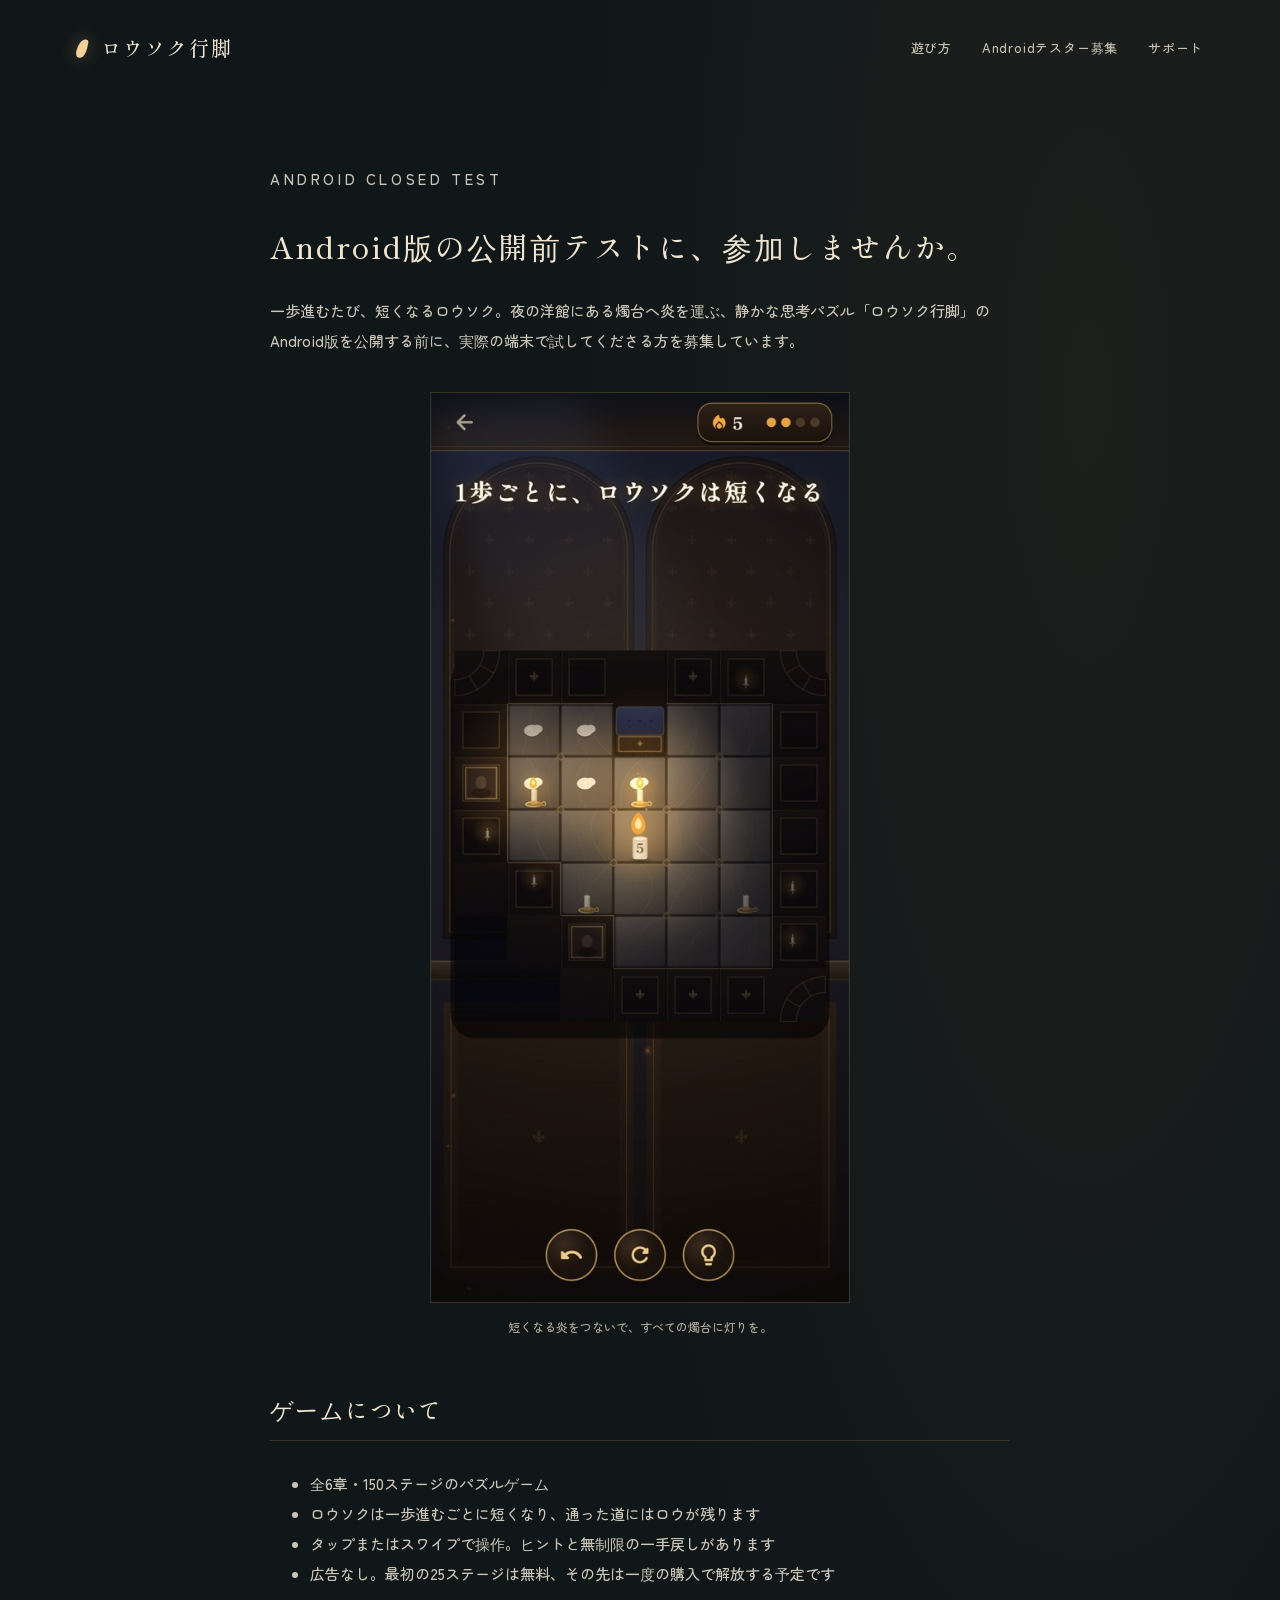
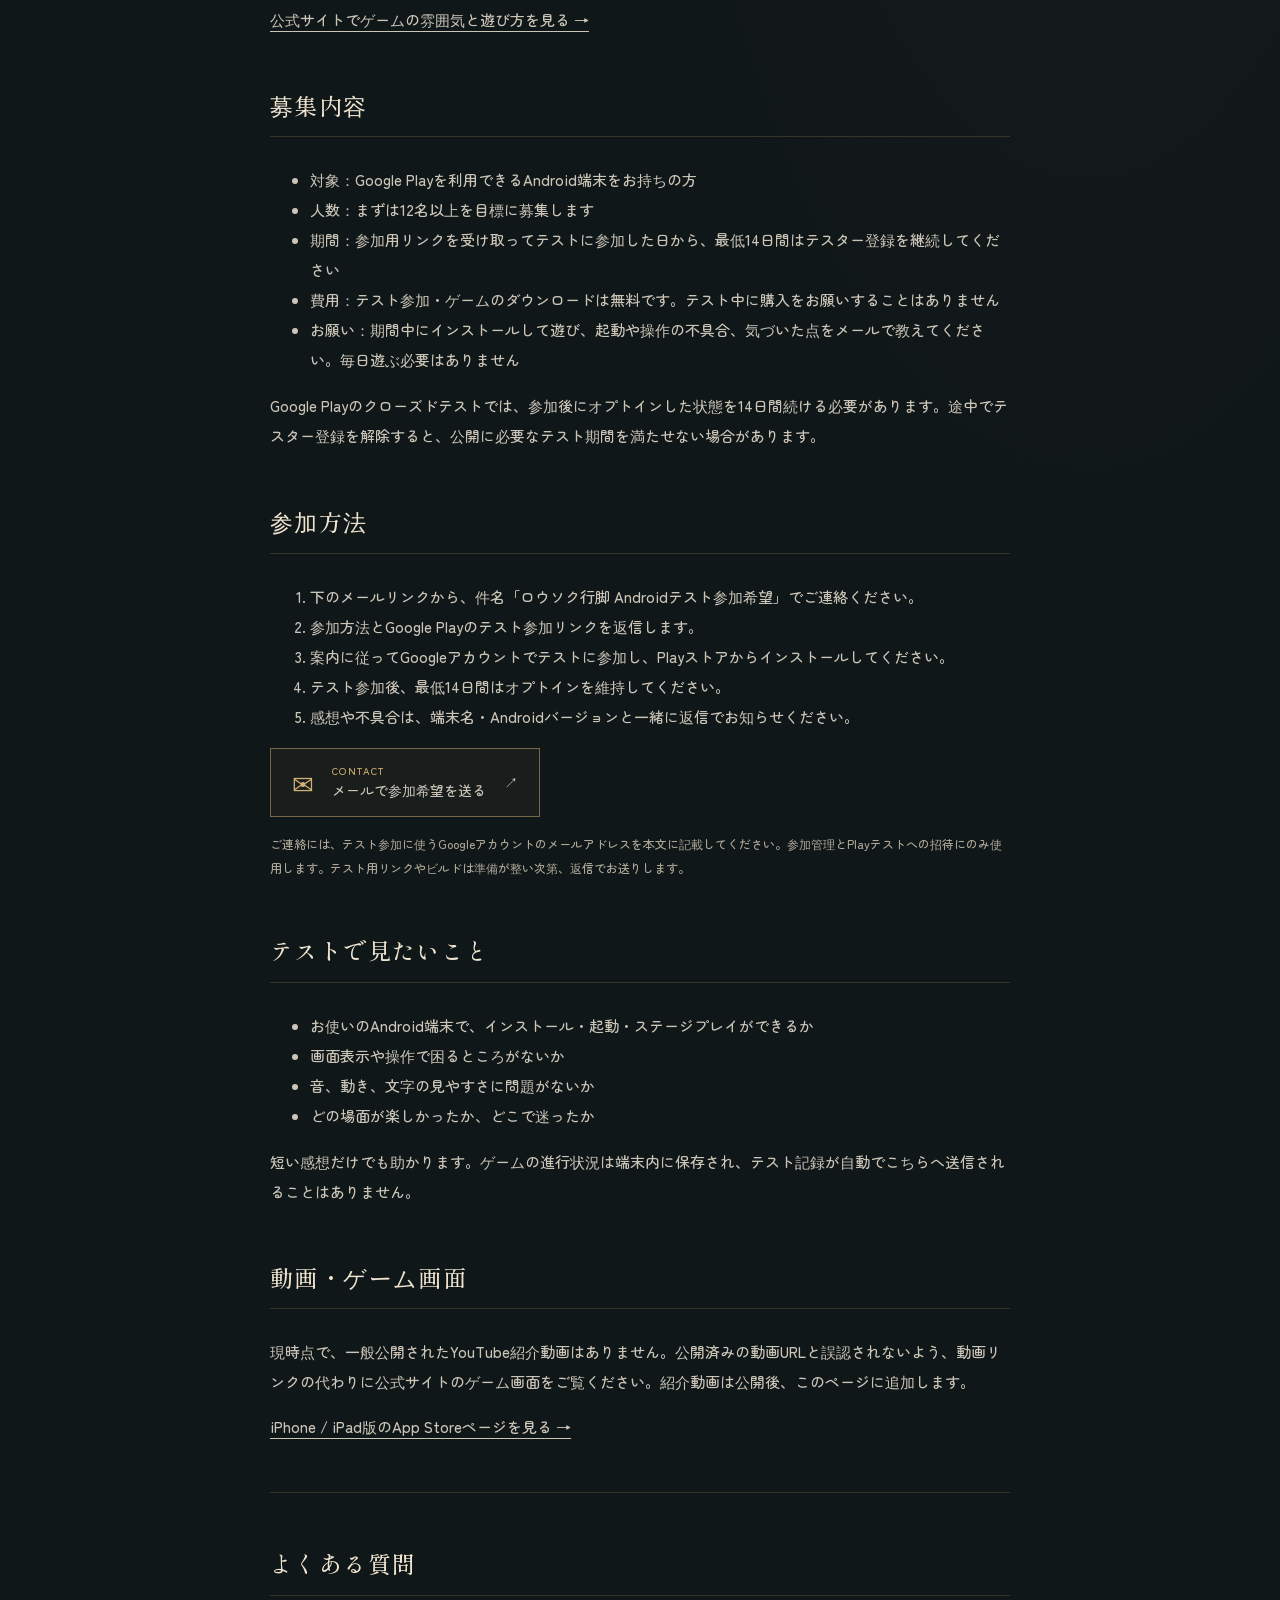
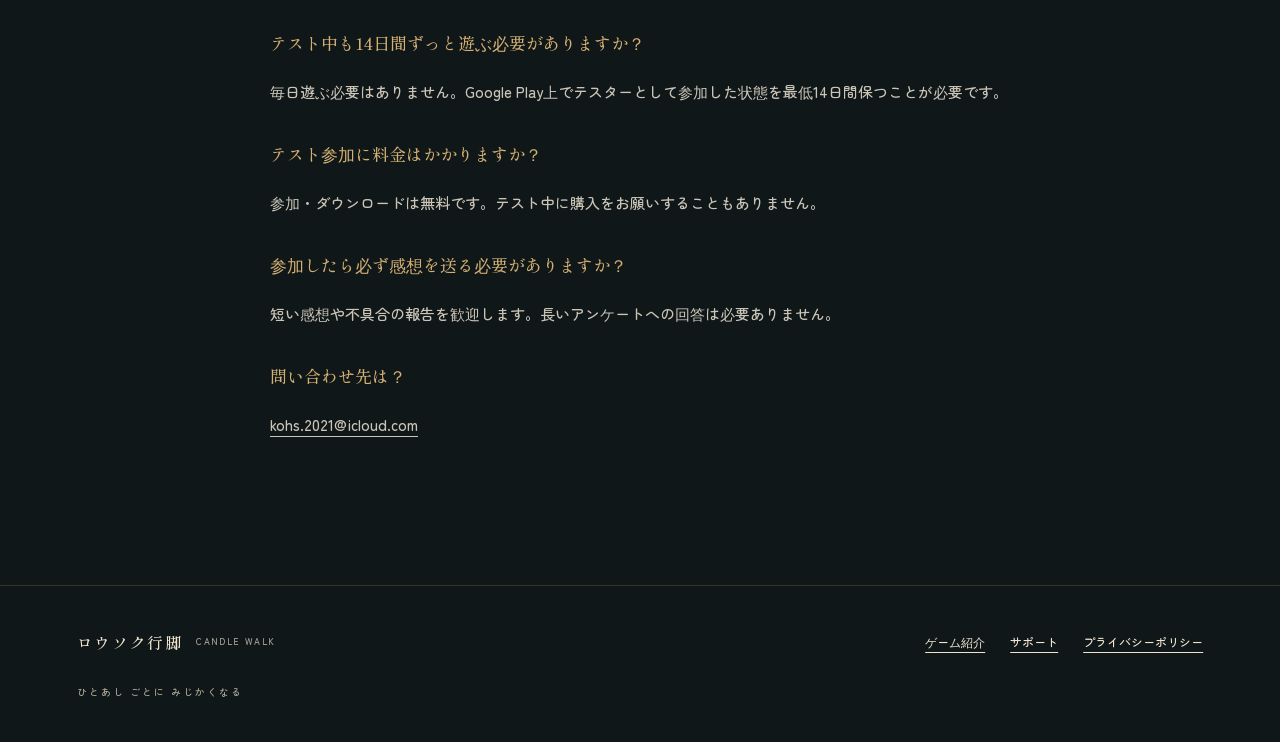
==== android-test.html @ 9dd77023 "Add Android closed test recruitment page" ====
<!doctype html>
<html lang="ja"><head><meta charset="utf-8">
<meta name="viewport" content="width=device-width,initial-scale=1">
<title>Androidテスター募集 — ロウソク行脚</title>
<meta name="description" content="パズルゲーム『ロウソク行脚』Android版のクローズドテスト参加者を募集しています。">
<meta name="theme-color" content="#101719"><meta property="og:title" content="Androidテスター募集 — ロウソク行脚"><meta property="og:description" content="夜の洋館に灯りをともすパズルゲーム。Android版の公開前テストに参加しませんか。"><meta property="og:image" content="https://itoshiyou.github.io/candle-walk-site/assets/chapter-one.jpg"><link rel="icon" href="assets/app-icon.png"><link rel="stylesheet" href="style.css?v=20261019-fonts"></head><body>
<a class="skip" href="#main">本文へ</a><header class="site-header"><a class="brand" href="index.html"><span class="brand-flame" aria-hidden="true"></span>ロウソク行脚</a><nav aria-label="メインナビゲーション"><a href="index.html#how">遊び方</a><a href="android-test.html">Androidテスター募集</a><a href="support.html">サポート</a></nav></header>
<main id="main" class="document">
<p class="eyebrow">ANDROID CLOSED TEST</p>
<h1>Android版の公開前テストに、参加しませんか。</h1>
<p class="lead">一歩進むたび、短くなるロウソク。夜の洋館にある燭台へ炎を運ぶ、静かな思考パズル「ロウソク行脚」のAndroid版を公開する前に、実際の端末で試してくださる方を募集しています。</p>
<figure style="margin:36px 0"><img src="assets/chapter-one.jpg" alt="ロウソク行脚のパズル画面" style="max-width:420px;margin:auto;border:1px solid #d2af7230"><figcaption style="text-align:center;color:#ada797;font-size:12px;margin-top:12px">短くなる炎をつないで、すべての燭台に灯りを。</figcaption></figure>
<h2>ゲームについて</h2>
<ul><li>全6章・150ステージのパズルゲーム</li><li>ロウソクは一歩進むごとに短くなり、通った道にはロウが残ります</li><li>タップまたはスワイプで操作。ヒントと無制限の一手戻しがあります</li><li>広告なし。最初の25ステージは無料、その先は一度の購入で解放する予定です</li></ul>
<p><a href="index.html">公式サイトでゲームの雰囲気と遊び方を見る →</a></p>
<h2>募集内容</h2>
<ul><li><strong>対象：</strong>Google Playを利用できるAndroid端末をお持ちの方</li><li><strong>人数：</strong>まずは12名以上を目標に募集します</li><li><strong>期間：</strong>参加用リンクを受け取ってテストに参加した日から、最低14日間はテスター登録を継続してください</li><li><strong>費用：</strong>テスト参加・ゲームのダウンロードは無料です。テスト中に購入をお願いすることはありません</li><li><strong>お願い：</strong>期間中にインストールして遊び、起動や操作の不具合、気づいた点をメールで教えてください。毎日遊ぶ必要はありません</li></ul>
<p>Google Playのクローズドテストでは、参加後にオプトインした状態を14日間続ける必要があります。途中でテスター登録を解除すると、公開に必要なテスト期間を満たせない場合があります。</p>
<h2>参加方法</h2>
<ol><li>下のメールリンクから、件名「ロウソク行脚 Androidテスト参加希望」でご連絡ください。</li><li>参加方法とGoogle Playのテスト参加リンクを返信します。</li><li>案内に従ってGoogleアカウントでテストに参加し、Playストアからインストールしてください。</li><li>テスト参加後、最低14日間はオプトインを維持してください。</li><li>感想や不具合は、端末名・Androidバージョンと一緒に返信でお知らせください。</li></ol>
<p><a class="store-button" href="mailto:kohs.2021@icloud.com?subject=%E3%83%AD%E3%82%A6%E3%82%BD%E3%82%AF%E8%A1%8C%E8%84%9A%20Android%E3%83%86%E3%82%B9%E3%83%88%E5%8F%82%E5%8A%A0%E5%B8%8C%E6%9C%9B"><span class="download-icon" aria-hidden="true">✉</span><span><small>CONTACT</small>メールで参加希望を送る</span><span aria-hidden="true">↗</span></a></p>
<p class="muted">ご連絡には、テスト参加に使うGoogleアカウントのメールアドレスを本文に記載してください。参加管理とPlayテストへの招待にのみ使用します。テスト用リンクやビルドは準備が整い次第、返信でお送りします。</p>
<h2>テストで見たいこと</h2>
<ul><li>お使いのAndroid端末で、インストール・起動・ステージプレイができるか</li><li>画面表示や操作で困るところがないか</li><li>音、動き、文字の見やすさに問題がないか</li><li>どの場面が楽しかったか、どこで迷ったか</li></ul>
<p>短い感想だけでも助かります。ゲームの進行状況は端末内に保存され、テスト記録が自動でこちらへ送信されることはありません。</p>
<h2>動画・ゲーム画面</h2>
<p>現時点で、一般公開されたYouTube紹介動画はありません。公開済みの動画URLと誤認されないよう、動画リンクの代わりに公式サイトのゲーム画面をご覧ください。紹介動画は公開後、このページに追加します。</p>
<p><a href="https://apps.apple.com/jp/app/id6822286730">iPhone / iPad版のApp Storeページを見る →</a></p>
<hr><h2>よくある質問</h2>
<h3>テスト中も14日間ずっと遊ぶ必要がありますか？</h3><p>毎日遊ぶ必要はありません。Google Play上でテスターとして参加した状態を最低14日間保つことが必要です。</p>
<h3>テスト参加に料金はかかりますか？</h3><p>参加・ダウンロードは無料です。テスト中に購入をお願いすることもありません。</p>
<h3>参加したら必ず感想を送る必要がありますか？</h3><p>短い感想や不具合の報告を歓迎します。長いアンケートへの回答は必要ありません。</p>
<h3>問い合わせ先は？</h3><p><a href="mailto:kohs.2021@icloud.com">kohs.2021@icloud.com</a></p>
</main><footer><a class="brand" href="index.html">ロウソク行脚 <small>CANDLE WALK</small></a><div><a href="index.html">ゲーム紹介</a><a href="support.html">サポート</a><a href="privacy.html">プライバシーポリシー</a></div><p>ひとあし ごとに みじかくなる</p></footer></body></html>
---- style.css ----
:root{color-scheme:dark;--ink:#101719;--paper:#eee4cf;--muted:#ada797;--gold:#d2af72;--line:#d2af7230;font-family:'Hiragino Mincho ProN','Yu Mincho',YuMincho,serif}*{box-sizing:border-box}html{scroll-behavior:smooth;scroll-padding-top:30px}body{margin:0;background:var(--ink);color:var(--paper);line-height:2; background-image:radial-gradient(ellipse at 85% 10%,#73543321,transparent 35%)}a{color:inherit;text-underline-offset:5px}a:focus-visible{outline:2px solid var(--gold);outline-offset:6px}img{display:block;width:100%;height:auto}.site-header,footer{max-width:1280px;margin:auto;padding:28px 6%;display:flex;align-items:center;justify-content:space-between;gap:24px}.brand{text-decoration:none;font-size:20px;letter-spacing:.14em;display:flex;align-items:center;gap:14px;white-space:nowrap}.brand-flame{display:inline-block;width:10px;height:19px;background:#f3d29a;border-radius:80% 20% 65% 35%;box-shadow:0 0 18px #eeb45a66;transform:rotate(12deg)}nav{display:flex;gap:30px;font-size:13px;letter-spacing:.06em}nav a{text-decoration:none;color:#c6bfaf}nav a:hover,footer a:hover{color:var(--gold)}.hero{max-width:1140px;margin:auto;min-height:790px;padding:65px 50px 95px;display:grid;grid-template-columns:1.15fr 1fr;align-items:center;gap:65px;position:relative}.eyebrow{font:11px/1.7 -apple-system,BlinkMacSystemFont,sans-serif;letter-spacing:.24em;color:var(--gold);margin:0 0 30px}h1{font-size:clamp(34px,4.4vw,56px);font-weight:400;letter-spacing:.13em;line-height:1.65;margin:0 0 25px}h2{font-weight:400;font-size:clamp(28px,3.2vw,40px);letter-spacing:.1em;line-height:1.8;margin:0 0 28px}.intro{font-size:22px;letter-spacing:.13em;line-height:1.9}.description,.chapter-copy>p:not(.eyebrow),.prologue>p:not(.eyebrow){font-size:15px;color:#c5bfb0;line-height:2.4}.description{margin:26px 0 32px}.store-button{display:inline-flex;align-items:center;gap:18px;padding:13px 21px;border:1px solid #d2af7280;background:#c9a2640c;text-decoration:none;font-family:-apple-system,BlinkMacSystemFont,'Hiragino Kaku Gothic ProN',sans-serif;font-size:14px;line-height:1.6;transition:background .2s,transform .2s}.store-button:hover{background:#c9a26420;transform:translateY(-2px)}.store-button small{display:block;font-size:10px;letter-spacing:.14em;color:var(--gold)}.download-icon{font-size:26px;color:var(--gold);font-weight:200}.download-note{font:10px/1.8 sans-serif;color:var(--muted);margin:12px 0}.hero-art{position:relative;padding:18px;max-width:350px;justify-self:center}.hero-art:before{content:'';position:absolute;inset:-50px;background:radial-gradient(ellipse,#e5ad4930,transparent 65%);z-index:-1}.arch{padding:12px;border:1px solid #a0804f70;border-radius:190px 190px 8px 8px;box-shadow:0 24px 70px #0008;background:#171b1c;overflow:hidden}.arch img{border-radius:175px 175px 2px 2px}.art-caption{display:block;text-align:center;color:var(--gold);font-size:11px;letter-spacing:.25em;margin-top:21px}.scroll-note{position:absolute;bottom:18px;left:50%;transform:translateX(-50%);font-size:10px;letter-spacing:.2em;color:var(--muted);text-decoration:none}.scroll-note span{display:block;text-align:center;font-size:20px}.section{max-width:1060px;margin:auto;padding:110px 40px;border-top:1px solid var(--line)}.prologue{text-align:center}.prologue .eyebrow{margin-bottom:35px}.rules{display:grid;grid-template-columns:repeat(3,1fr);gap:25px;margin-top:65px;text-align:left}.rules article{padding:25px 18px;border-top:1px solid var(--line)}.rules span{font-size:13px;font-style:italic;color:var(--gold)}.rules h3{font-size:17px;font-weight:400;margin:16px 0}.rules p{font-size:13px;color:var(--muted);line-height:2.2}.chapter{display:grid;grid-template-columns:1fr 1fr;align-items:center;gap:100px}.chapter-image{width:270px;justify-self:center;padding:9px;border:1px solid var(--line);box-shadow:0 20px 45px #0005;background:#1b201f;transform:rotate(-3deg)}.chapter-image img{border-radius:3px}.reverse .chapter-image{grid-column:2;grid-row:1;transform:rotate(3deg)}.reverse .chapter-copy{grid-column:1;grid-row:1}.chapter-stat{display:flex;align-items:center;gap:22px;color:var(--gold);margin:25px 0}.chapter-stat strong{font-size:44px;font-weight:400;line-height:1.5}.chapter-stat small{font-size:14px}.muted{color:var(--muted)!important;font-size:12px!important}.ornament{display:block;margin-top:25px;color:var(--gold);font-size:25px}.invitation{text-align:center;background:radial-gradient(ellipse at 50% 20%,#b27c3320,transparent 60%);padding-bottom:120px}.invitation>p{font-size:15px;line-height:2.3}.invitation .store-button{margin-top:25px}.candle{position:relative;height:100px;width:30px;margin:0 auto 30px}.candle b{position:absolute;bottom:0;left:7px;width:17px;height:48px;background:linear-gradient(90deg,#b5a18a,#f5e6c3,#c9b291);border-radius:3px 3px 0 0}.candle i{position:absolute;left:8px;top:11px;width:16px;height:32px;border-radius:80% 20% 70% 30%;background:#ffe2a3;box-shadow:0 0 18px #ffc05b,0 0 60px 20px #e7a04730;transform-origin:bottom;animation:flicker 3s ease-in-out infinite}@keyframes flicker{0%,100%{transform:rotate(-5deg) scale(.95);opacity:.85}50%{transform:rotate(5deg) scale(1.05);opacity:1}}footer{border-top:1px solid var(--line);flex-wrap:wrap;padding-top:40px;padding-bottom:40px}footer .brand{font-size:16px}footer small{font:9px sans-serif;letter-spacing:.15em;color:var(--muted)}footer div{display:flex;gap:25px;font-size:12px}footer>p{width:100%;margin:0;font-size:10px;letter-spacing:.2em;color:var(--muted)}.document{max-width:800px;margin:40px auto 100px;padding:30px}.document h1{font-size:30px;overflow-wrap:anywhere}.document h2{font-size:23px;border-bottom:1px solid var(--line);padding-bottom:10px;margin-top:50px}.document h3{font-size:17px;color:var(--gold);font-weight:400;margin-top:30px}.document p,.document li{font-size:15px;color:#cbc5b8}.document hr{border:0;border-top:1px solid var(--line);margin:50px 0}.skip{position:absolute;top:-100px;left:20px;z-index:10;background:var(--ink);padding:10px}.skip:focus{top:10px}@media(max-width:700px){.site-header{padding:20px 22px;gap:10px}.brand{font-size:16px;gap:9px}nav{gap:18px;font-size:11px}.hero{padding:40px 28px 85px;grid-template-columns:1fr;gap:35px;text-align:center;min-height:0}.hero h1{font-size:36px}.hero .eyebrow{font-size:9px;margin-bottom:20px}.intro{font-size:20px}.description{font-size:14px}.hero-art{width:240px;padding:10px}.section{padding:75px 25px}.prologue>p:not(.eyebrow){font-size:13px}.rules{grid-template-columns:1fr;gap:8px;margin-top:40px}.rules article{padding:20px 8px}.rules h3{margin:8px 0}.rules p{margin:0}.rules p br{display:none}.chapter{grid-template-columns:1fr;gap:45px;text-align:center}.chapter-image{width:230px;order:2}.chapter-stat{justify-content:center}.reverse .chapter-image,.reverse .chapter-copy{grid-column:auto;grid-row:auto}.chapter-copy{order:1}.chapter h2{font-size:30px}.invitation h2{font-size:27px}.invitation>p{font-size:13px}.store-button{gap:13px;font-size:13px;padding:13px 18px}footer{padding:30px 25px;gap:22px}footer .brand{flex-wrap:wrap;white-space:normal}footer div{gap:20px;font-size:11px}.document{padding:25px;margin-top:15px}.document h1{font-size:25px;line-height:1.7}.document br{display:none}}@media(prefers-reduced-motion:reduce){html{scroll-behavior:auto}*,*:before,*:after{animation:none!important;transition:none!important}}
/* Keep the original game captions fully visible inside their frame. */
.arch{border-radius:24px;overflow:visible}.arch img{border-radius:13px}.hero-art:before{z-index:0;pointer-events:none}.arch,.art-caption{position:relative}

/* Match the game's typography: Mincho titles, rounded Gothic body text. */
@font-face{font-family:'Candle Mincho';src:url('assets/fonts/ShipporiMinchoB1-Medium.woff2') format('woff2');font-style:normal;font-weight:400 700;font-display:swap}
@font-face{font-family:'Candle Maru';src:url('assets/fonts/ZenMaruGothic-Medium.woff2') format('woff2');font-style:normal;font-weight:400 700;font-display:swap}
:root{--font-title:'Candle Mincho','Hiragino Mincho ProN','Yu Mincho',serif;--font-body:'Candle Maru','Hiragino Kaku Gothic ProN',sans-serif;font-family:var(--font-body);font-synthesis:none}
h1,h2,h3,.brand,.intro,.art-caption,.chapter-stat,.ornament{font-family:var(--font-title)}
h1{letter-spacing:.065em;line-height:1.65}h2{letter-spacing:.06em}.intro{letter-spacing:.08em}.brand{letter-spacing:.1em}
.store-button,.eyebrow,.download-note,footer small{font-family:var(--font-body)}
.description,.chapter-copy>p:not(.eyebrow),.prologue>p:not(.eyebrow){line-height:2.25}.document strong{font-weight:500}
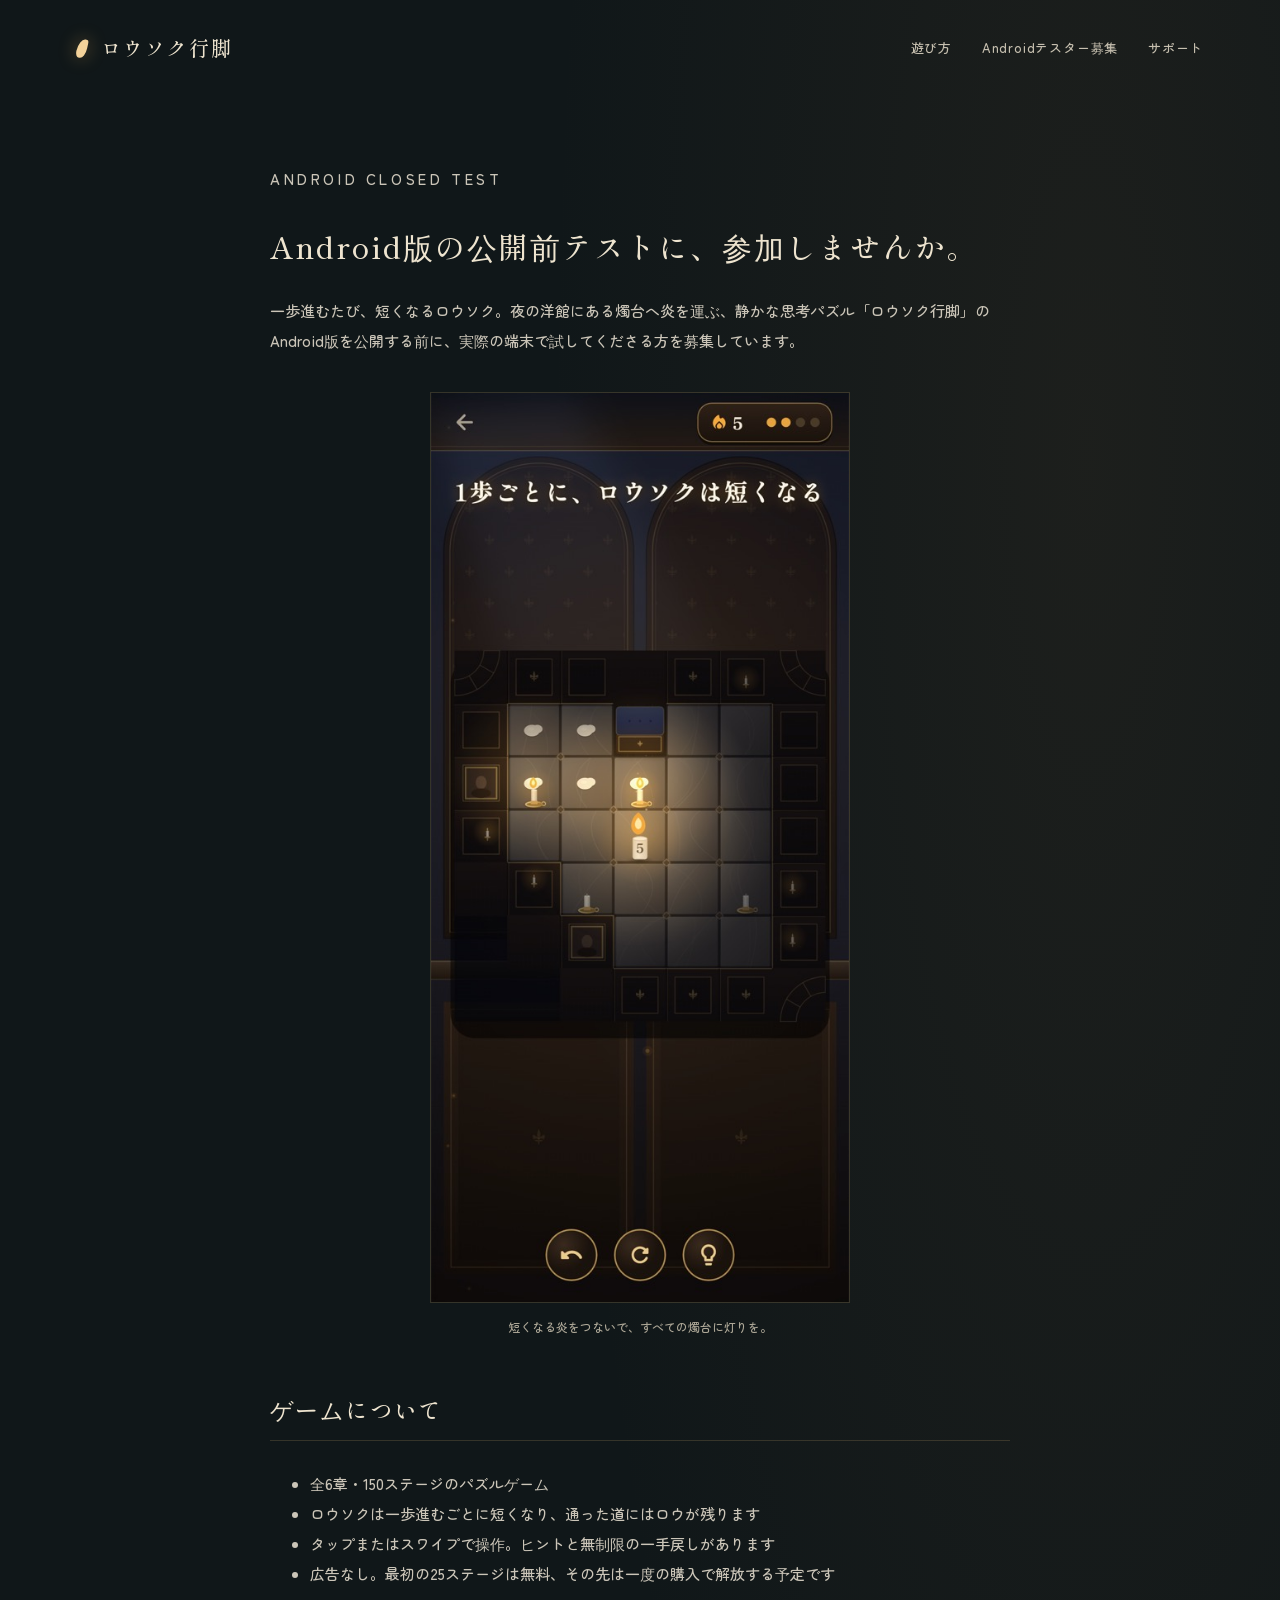
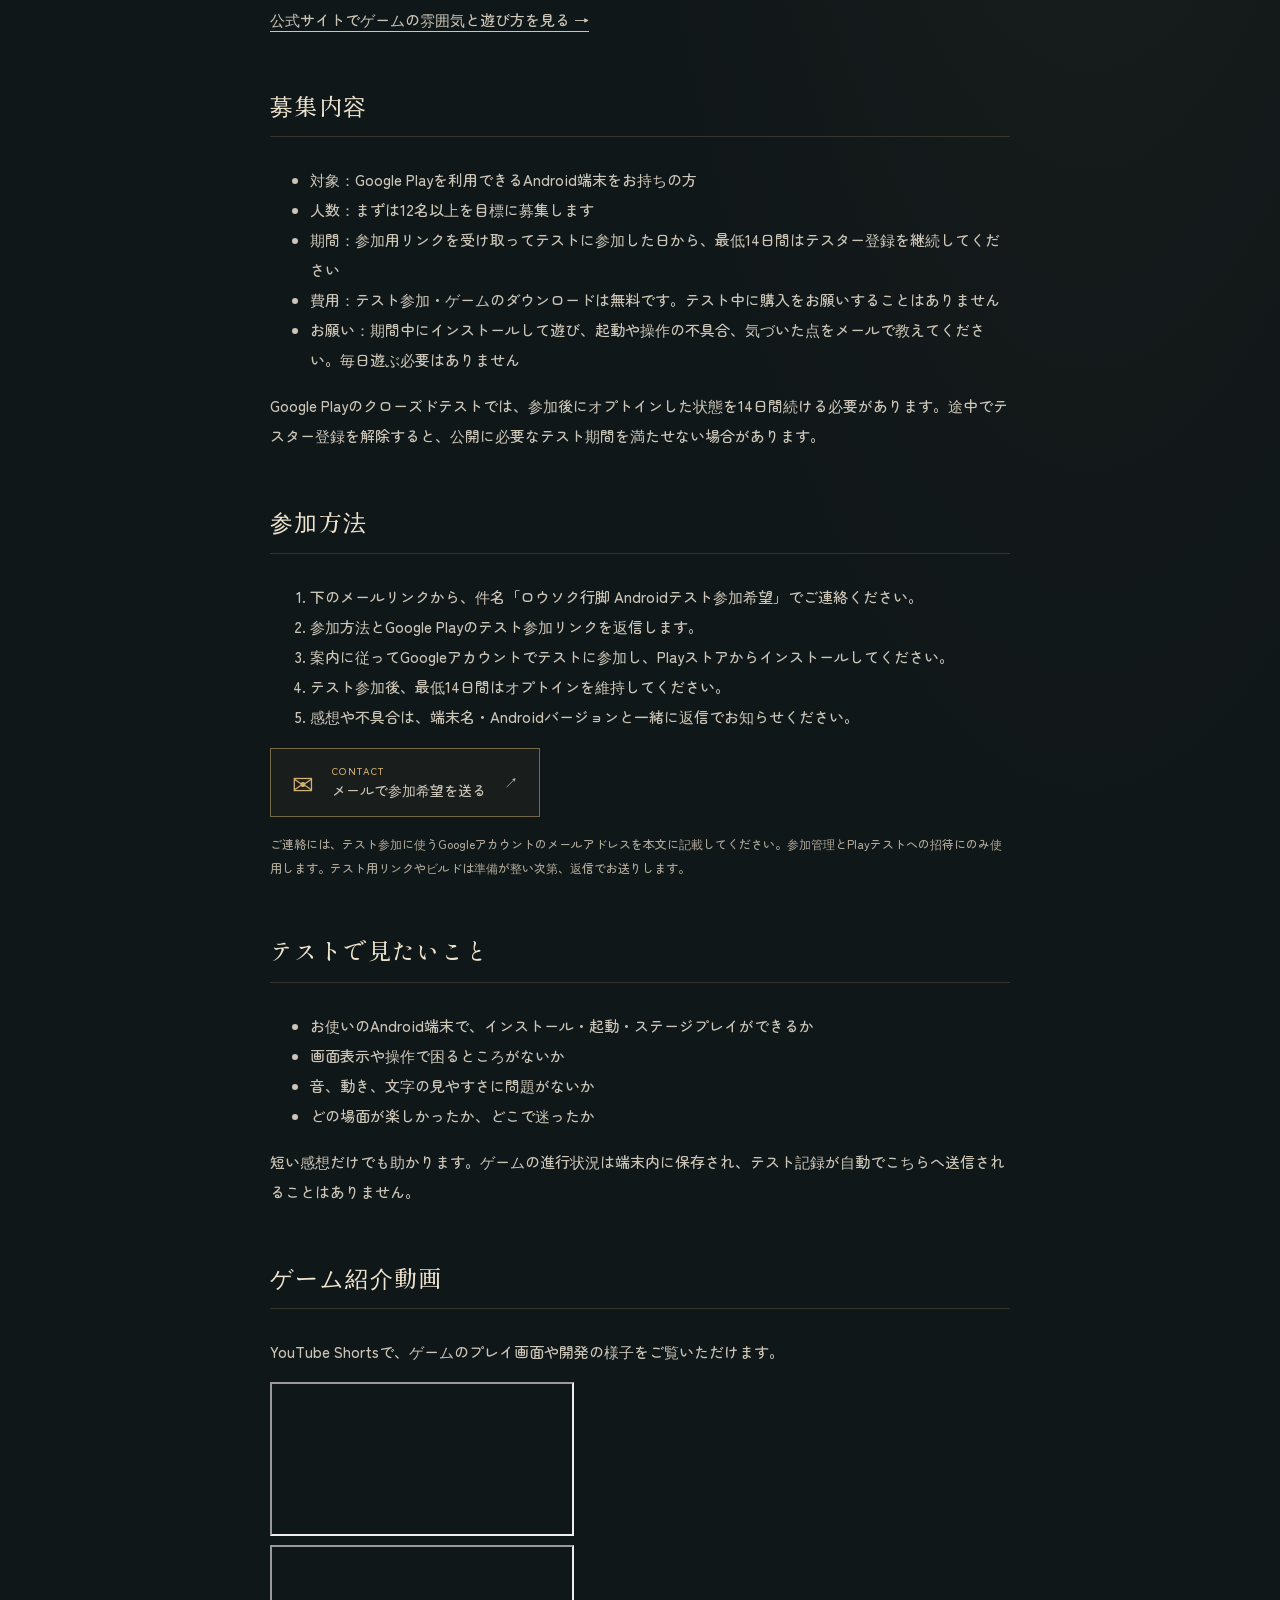
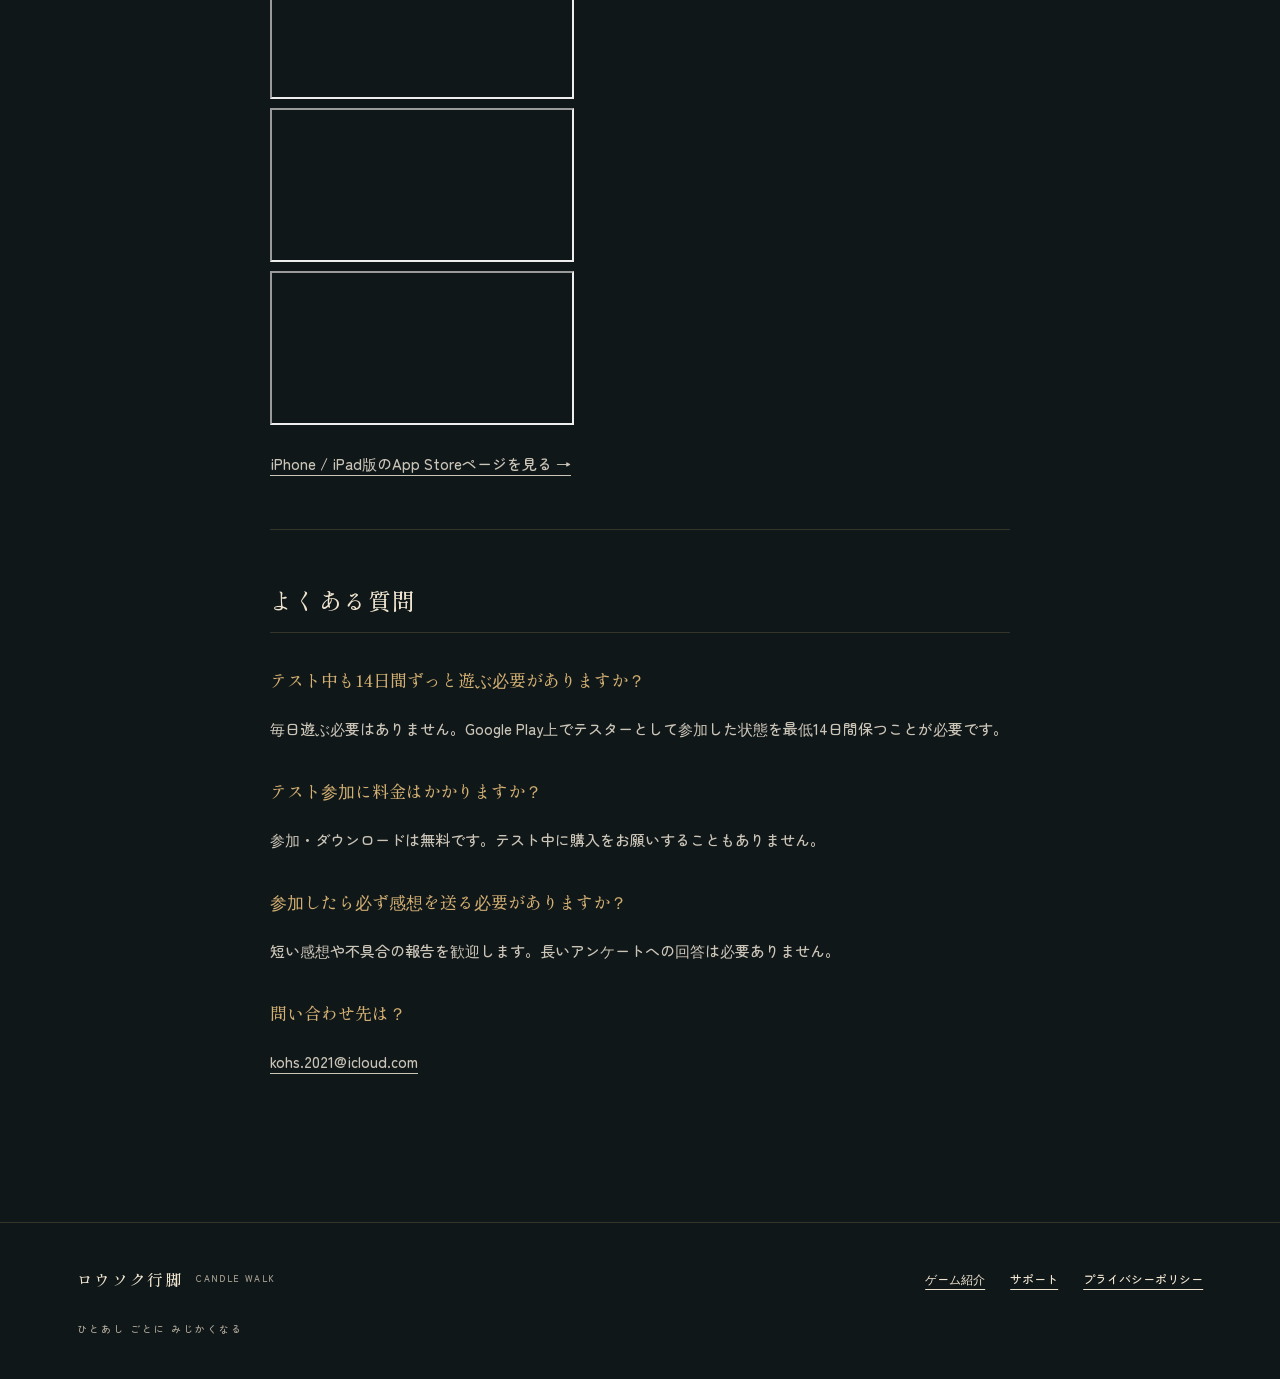
==== commit 3fe103ef: "Embed four YouTube Shorts on Android test page" ====
--- a/android-test.html
+++ b/android-test.html
@@ -23,8 +23,14 @@
 <h2>テストで見たいこと</h2>
 <ul><li>お使いのAndroid端末で、インストール・起動・ステージプレイができるか</li><li>画面表示や操作で困るところがないか</li><li>音、動き、文字の見やすさに問題がないか</li><li>どの場面が楽しかったか、どこで迷ったか</li></ul>
 <p>短い感想だけでも助かります。ゲームの進行状況は端末内に保存され、テスト記録が自動でこちらへ送信されることはありません。</p>
-<h2>動画・ゲーム画面</h2>
-<p>現時点で、一般公開されたYouTube紹介動画はありません。公開済みの動画URLと誤認されないよう、動画リンクの代わりに公式サイトのゲーム画面をご覧ください。紹介動画は公開後、このページに追加します。</p>
+<h2>ゲーム紹介動画</h2>
+<p>YouTube Shortsで、ゲームのプレイ画面や開発の様子をご覧いただけます。</p>
+<div class="video-grid">
+<div class="video-frame"><iframe src="https://www.youtube-nocookie.com/embed/ulXi5uUPV-c" title="ロウソク行脚 YouTube Shorts 1" loading="lazy" allow="accelerometer; autoplay; clipboard-write; encrypted-media; gyroscope; picture-in-picture; web-share" referrerpolicy="strict-origin-when-cross-origin" allowfullscreen></iframe></div>
+<div class="video-frame"><iframe src="https://www.youtube-nocookie.com/embed/iDjgA3Ocm6I" title="ロウソク行脚 YouTube Shorts 2" loading="lazy" allow="accelerometer; autoplay; clipboard-write; encrypted-media; gyroscope; picture-in-picture; web-share" referrerpolicy="strict-origin-when-cross-origin" allowfullscreen></iframe></div>
+<div class="video-frame"><iframe src="https://www.youtube-nocookie.com/embed/h94-UZmF73o" title="ロウソク行脚 YouTube Shorts 3" loading="lazy" allow="accelerometer; autoplay; clipboard-write; encrypted-media; gyroscope; picture-in-picture; web-share" referrerpolicy="strict-origin-when-cross-origin" allowfullscreen></iframe></div>
+<div class="video-frame"><iframe src="https://www.youtube-nocookie.com/embed/FITBDzMbf0I" title="ロウソク行脚 YouTube Shorts 4" loading="lazy" allow="accelerometer; autoplay; clipboard-write; encrypted-media; gyroscope; picture-in-picture; web-share" referrerpolicy="strict-origin-when-cross-origin" allowfullscreen></iframe></div>
+</div>
 <p><a href="https://apps.apple.com/jp/app/id6822286730">iPhone / iPad版のApp Storeページを見る →</a></p>
 <hr><h2>よくある質問</h2>
 <h3>テスト中も14日間ずっと遊ぶ必要がありますか？</h3><p>毎日遊ぶ必要はありません。Google Play上でテスターとして参加した状態を最低14日間保つことが必要です。</p>
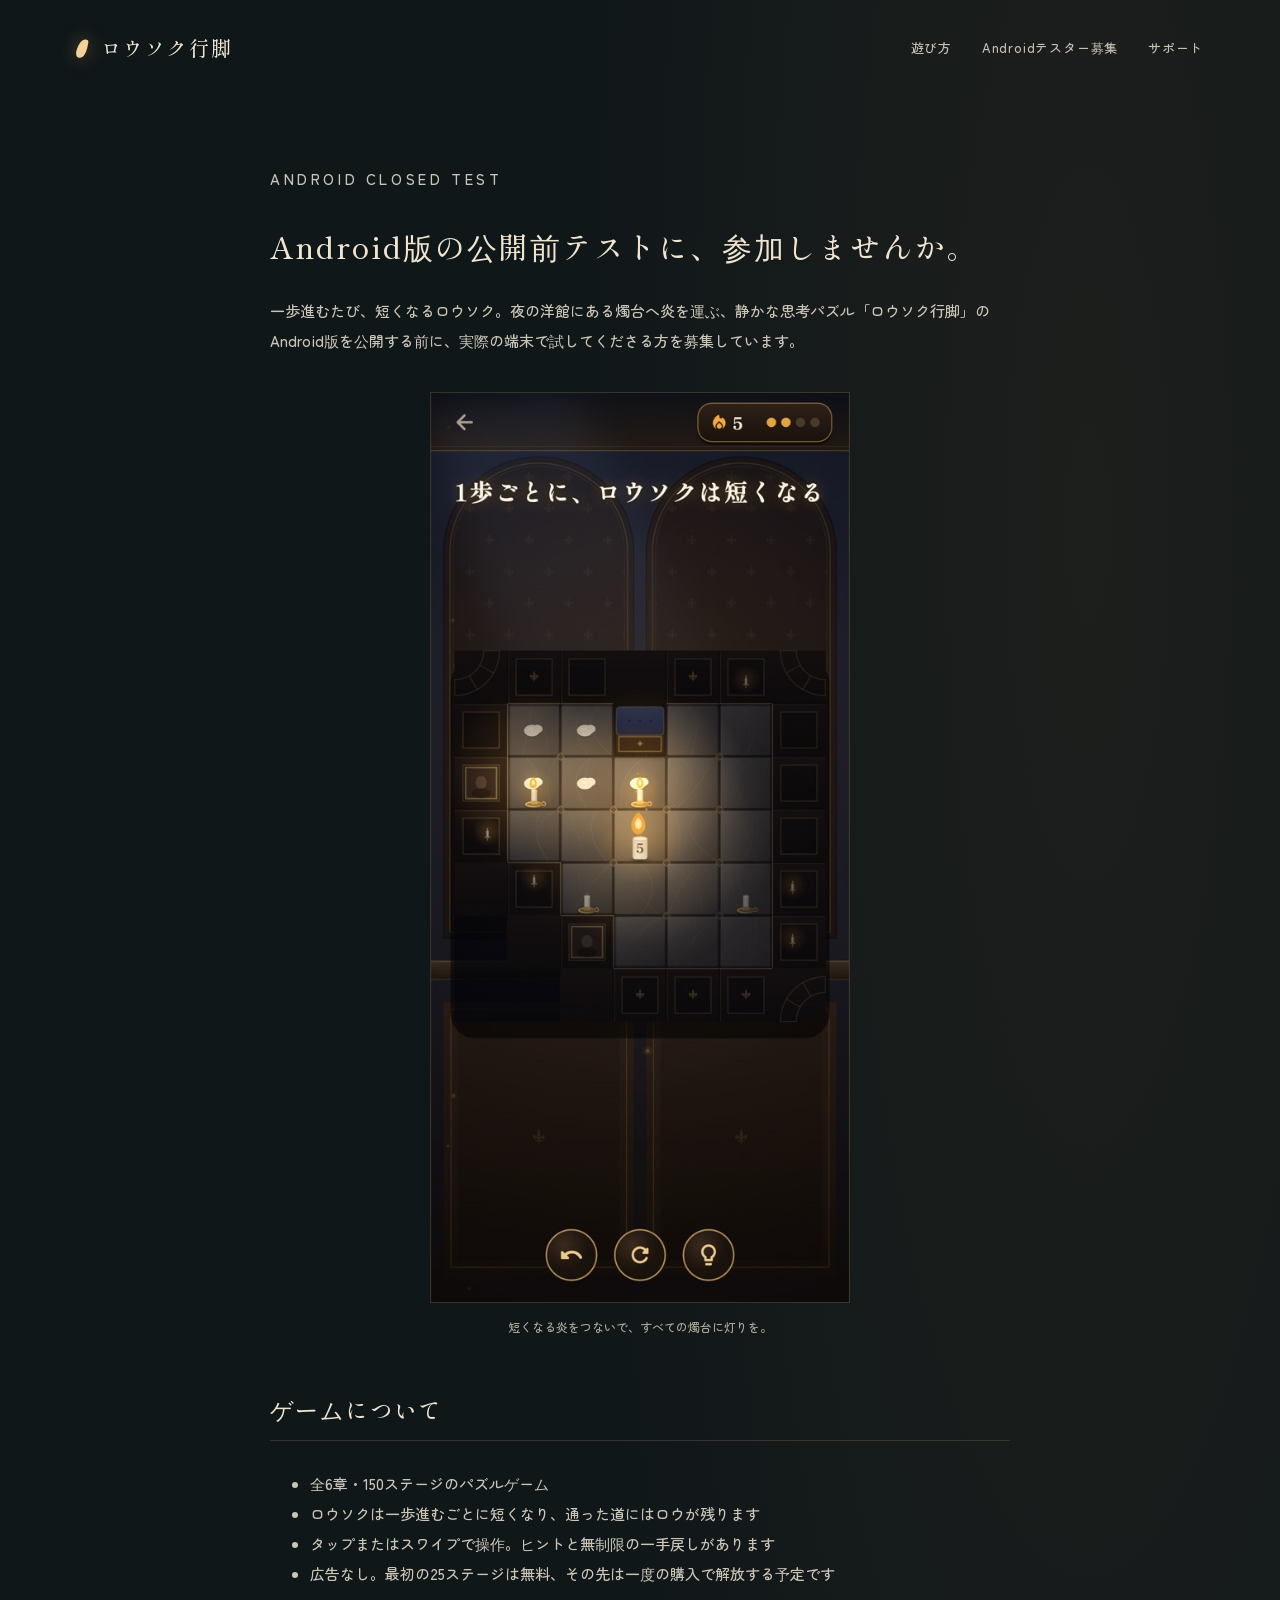
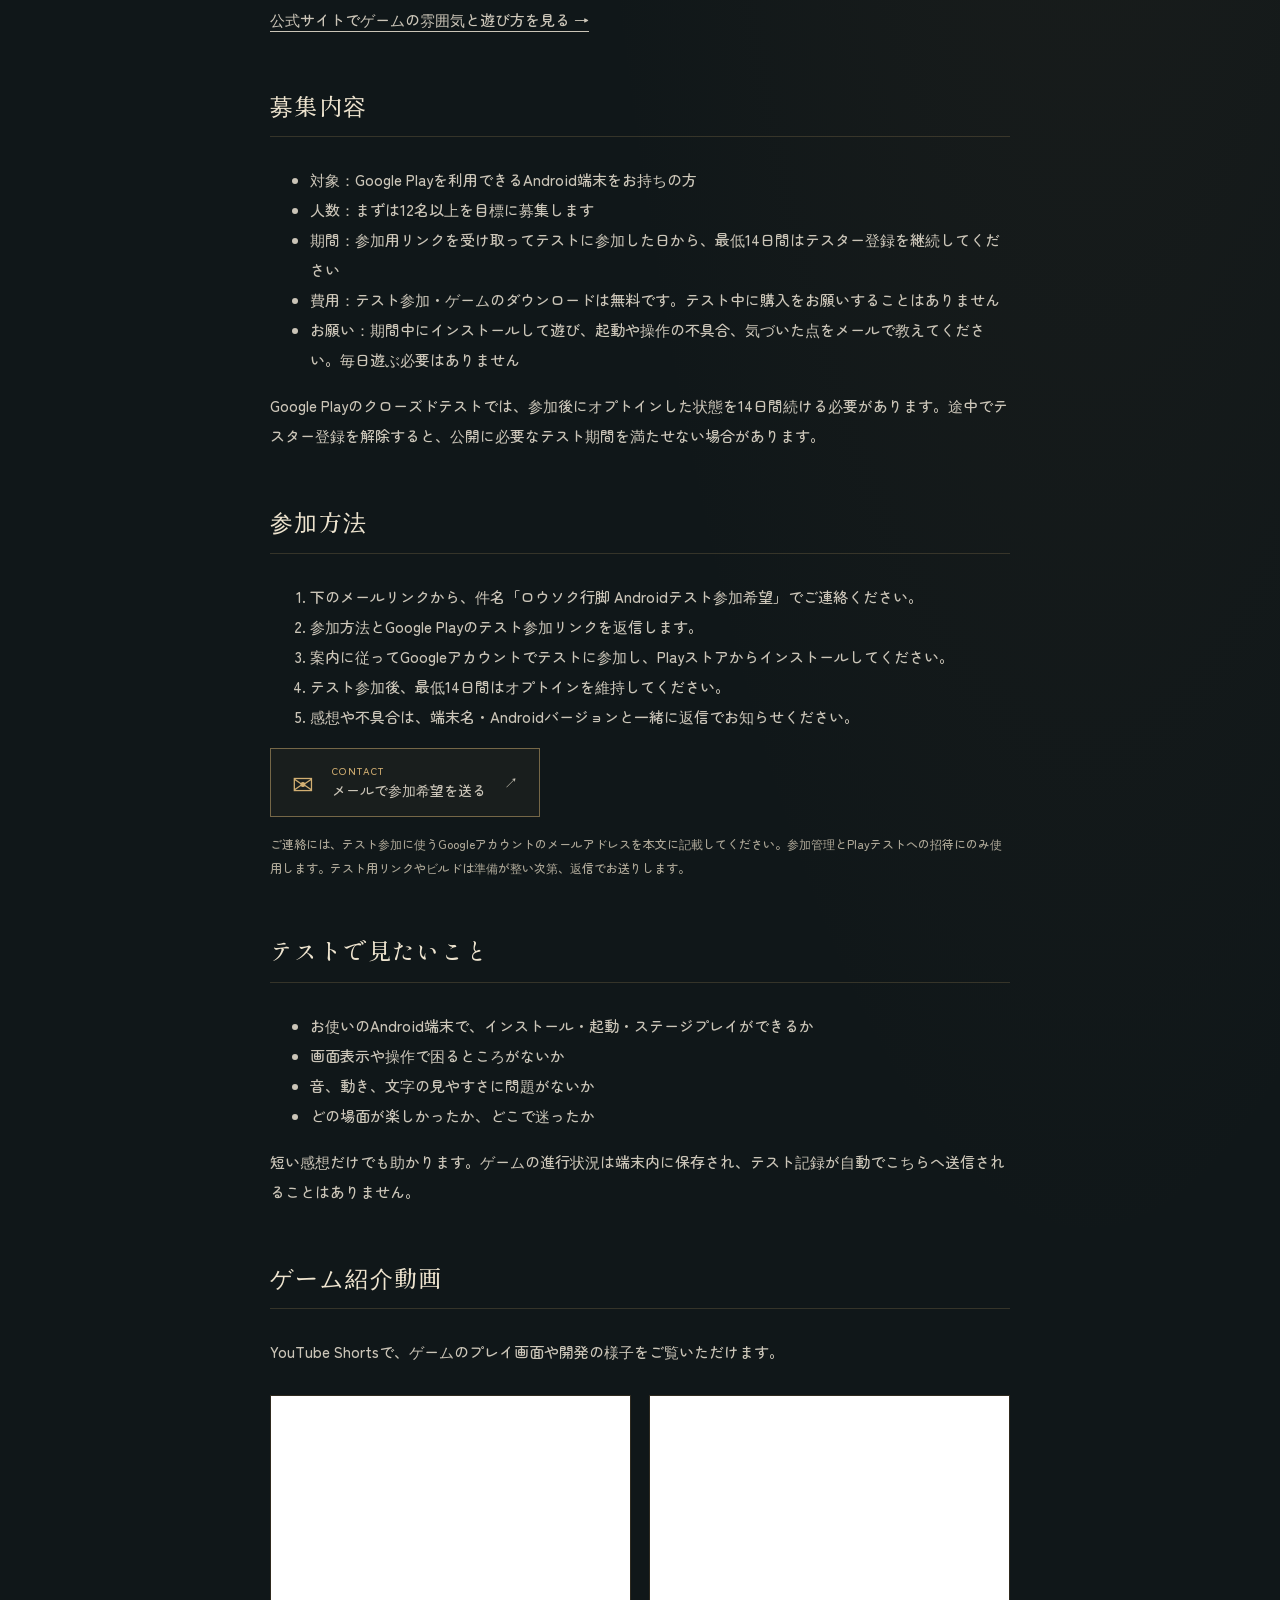
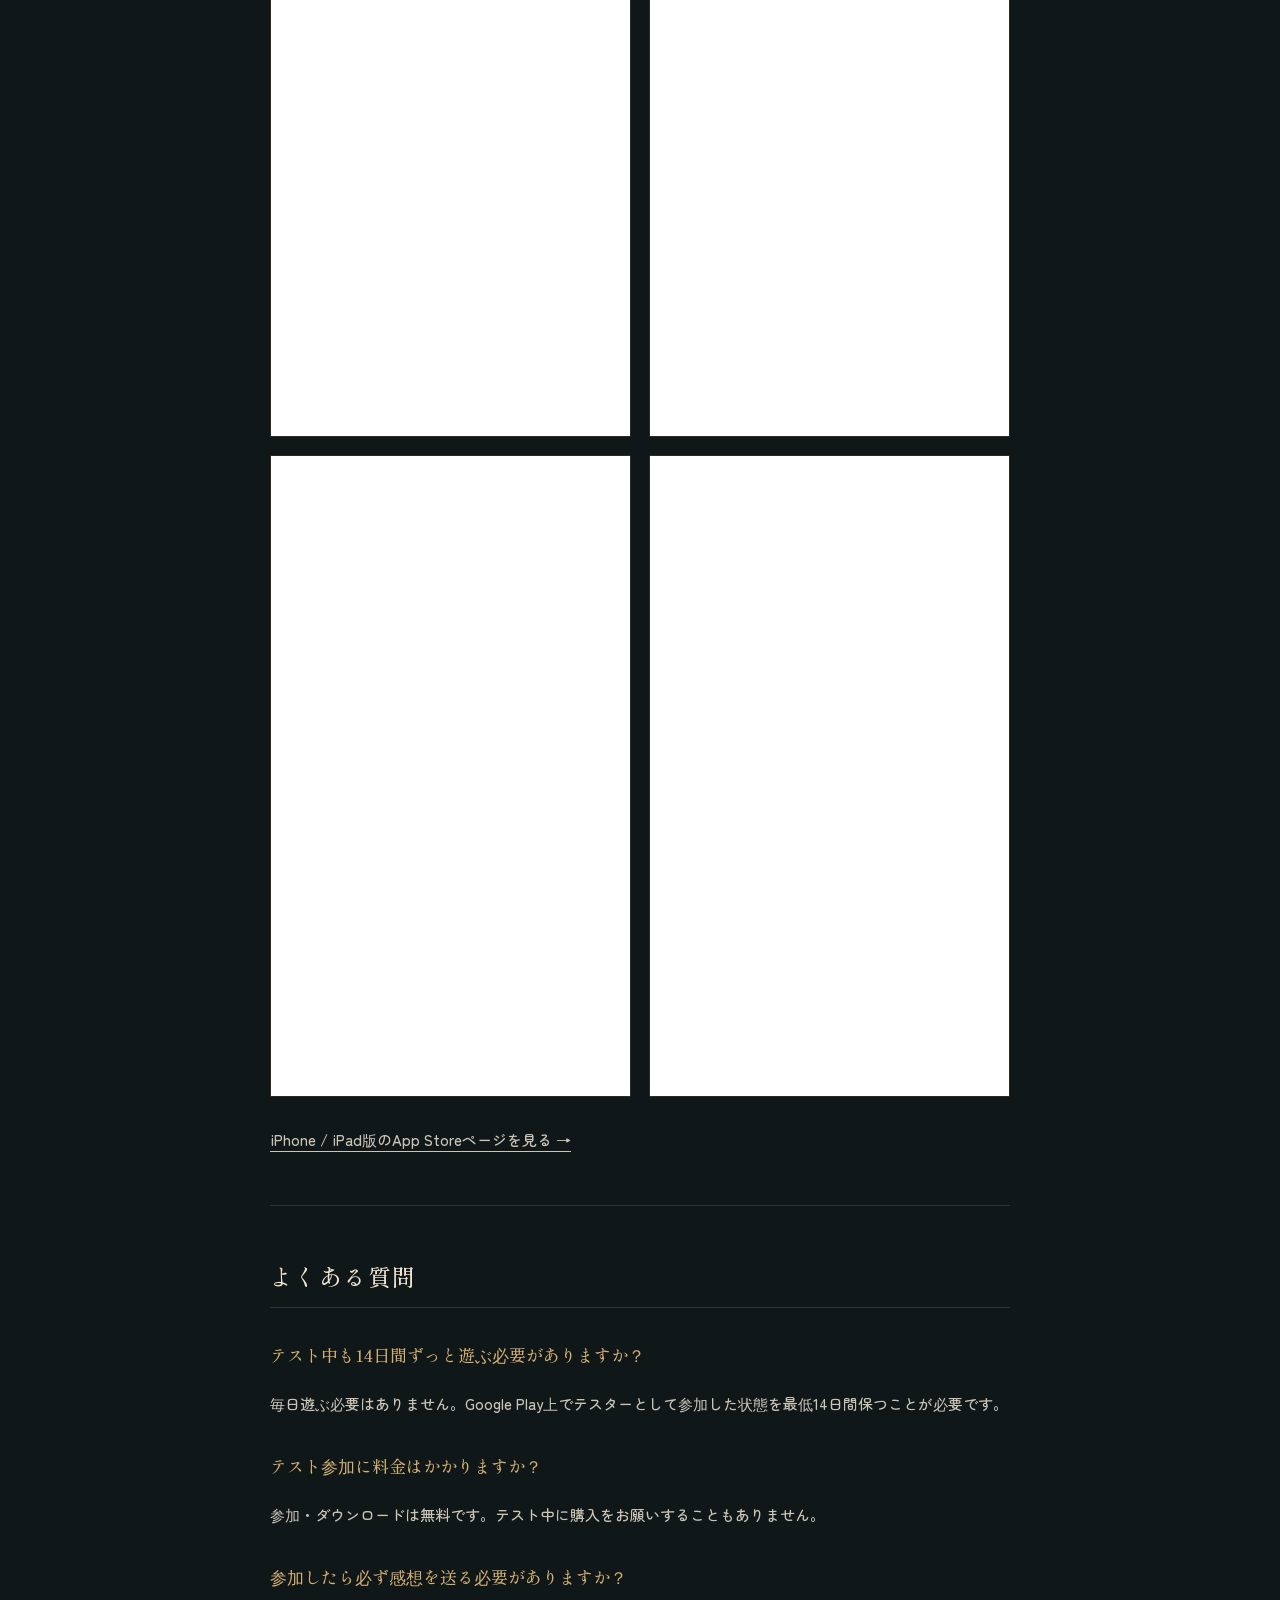
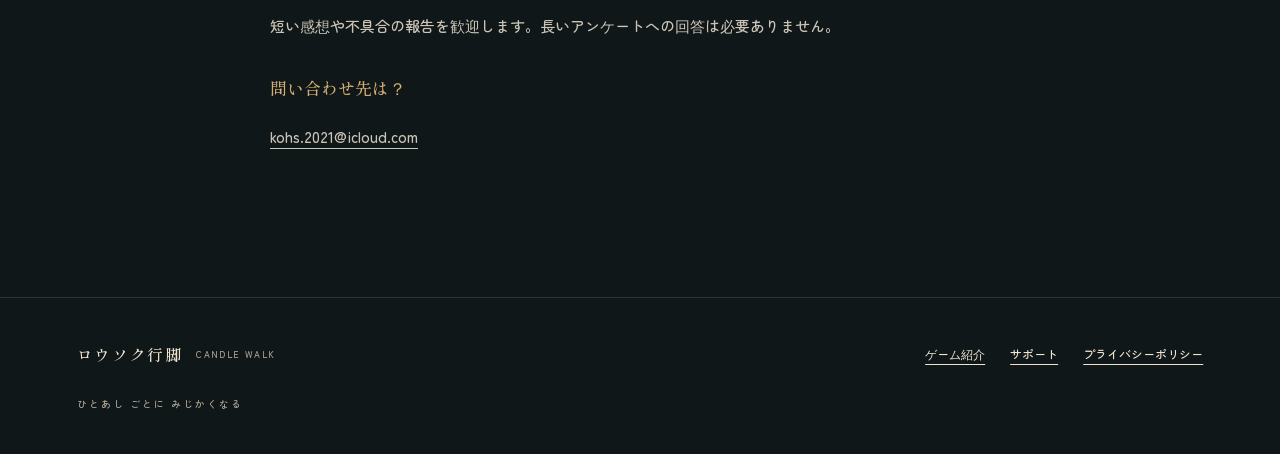
==== commit 41bcaea9: "Refresh video page stylesheet cache" ====
--- a/android-test.html
+++ b/android-test.html
@@ -3,7 +3,7 @@
 <meta name="viewport" content="width=device-width,initial-scale=1">
 <title>Androidテスター募集 — ロウソク行脚</title>
 <meta name="description" content="パズルゲーム『ロウソク行脚』Android版のクローズドテスト参加者を募集しています。">
-<meta name="theme-color" content="#101719"><meta property="og:title" content="Androidテスター募集 — ロウソク行脚"><meta property="og:description" content="夜の洋館に灯りをともすパズルゲーム。Android版の公開前テストに参加しませんか。"><meta property="og:image" content="https://itoshiyou.github.io/candle-walk-site/assets/chapter-one.jpg"><link rel="icon" href="assets/app-icon.png"><link rel="stylesheet" href="style.css?v=20261019-fonts"></head><body>
+<meta name="theme-color" content="#101719"><meta property="og:title" content="Androidテスター募集 — ロウソク行脚"><meta property="og:description" content="夜の洋館に灯りをともすパズルゲーム。Android版の公開前テストに参加しませんか。"><meta property="og:image" content="https://itoshiyou.github.io/candle-walk-site/assets/chapter-one.jpg"><link rel="icon" href="assets/app-icon.png"><link rel="stylesheet" href="style.css?v=20261020-videos"></head><body>
 <a class="skip" href="#main">本文へ</a><header class="site-header"><a class="brand" href="index.html"><span class="brand-flame" aria-hidden="true"></span>ロウソク行脚</a><nav aria-label="メインナビゲーション"><a href="index.html#how">遊び方</a><a href="android-test.html">Androidテスター募集</a><a href="support.html">サポート</a></nav></header>
 <main id="main" class="document">
 <p class="eyebrow">ANDROID CLOSED TEST</p>
--- a/style.css
+++ b/style.css
@@ -10,3 +10,5 @@
 h1{letter-spacing:.065em;line-height:1.65}h2{letter-spacing:.06em}.intro{letter-spacing:.08em}.brand{letter-spacing:.1em}
 .store-button,.eyebrow,.download-note,footer small{font-family:var(--font-body)}
 .description,.chapter-copy>p:not(.eyebrow),.prologue>p:not(.eyebrow){line-height:2.25}.document strong{font-weight:500}
+
+.video-grid{display:grid;grid-template-columns:repeat(2,minmax(0,1fr));gap:18px;margin:28px auto;max-width:760px}.video-frame{aspect-ratio:9/16;overflow:hidden;border:1px solid var(--line);background:#080b0c}.video-frame iframe{width:100%;height:100%;border:0}@media(max-width:560px){.video-grid{gap:10px}}
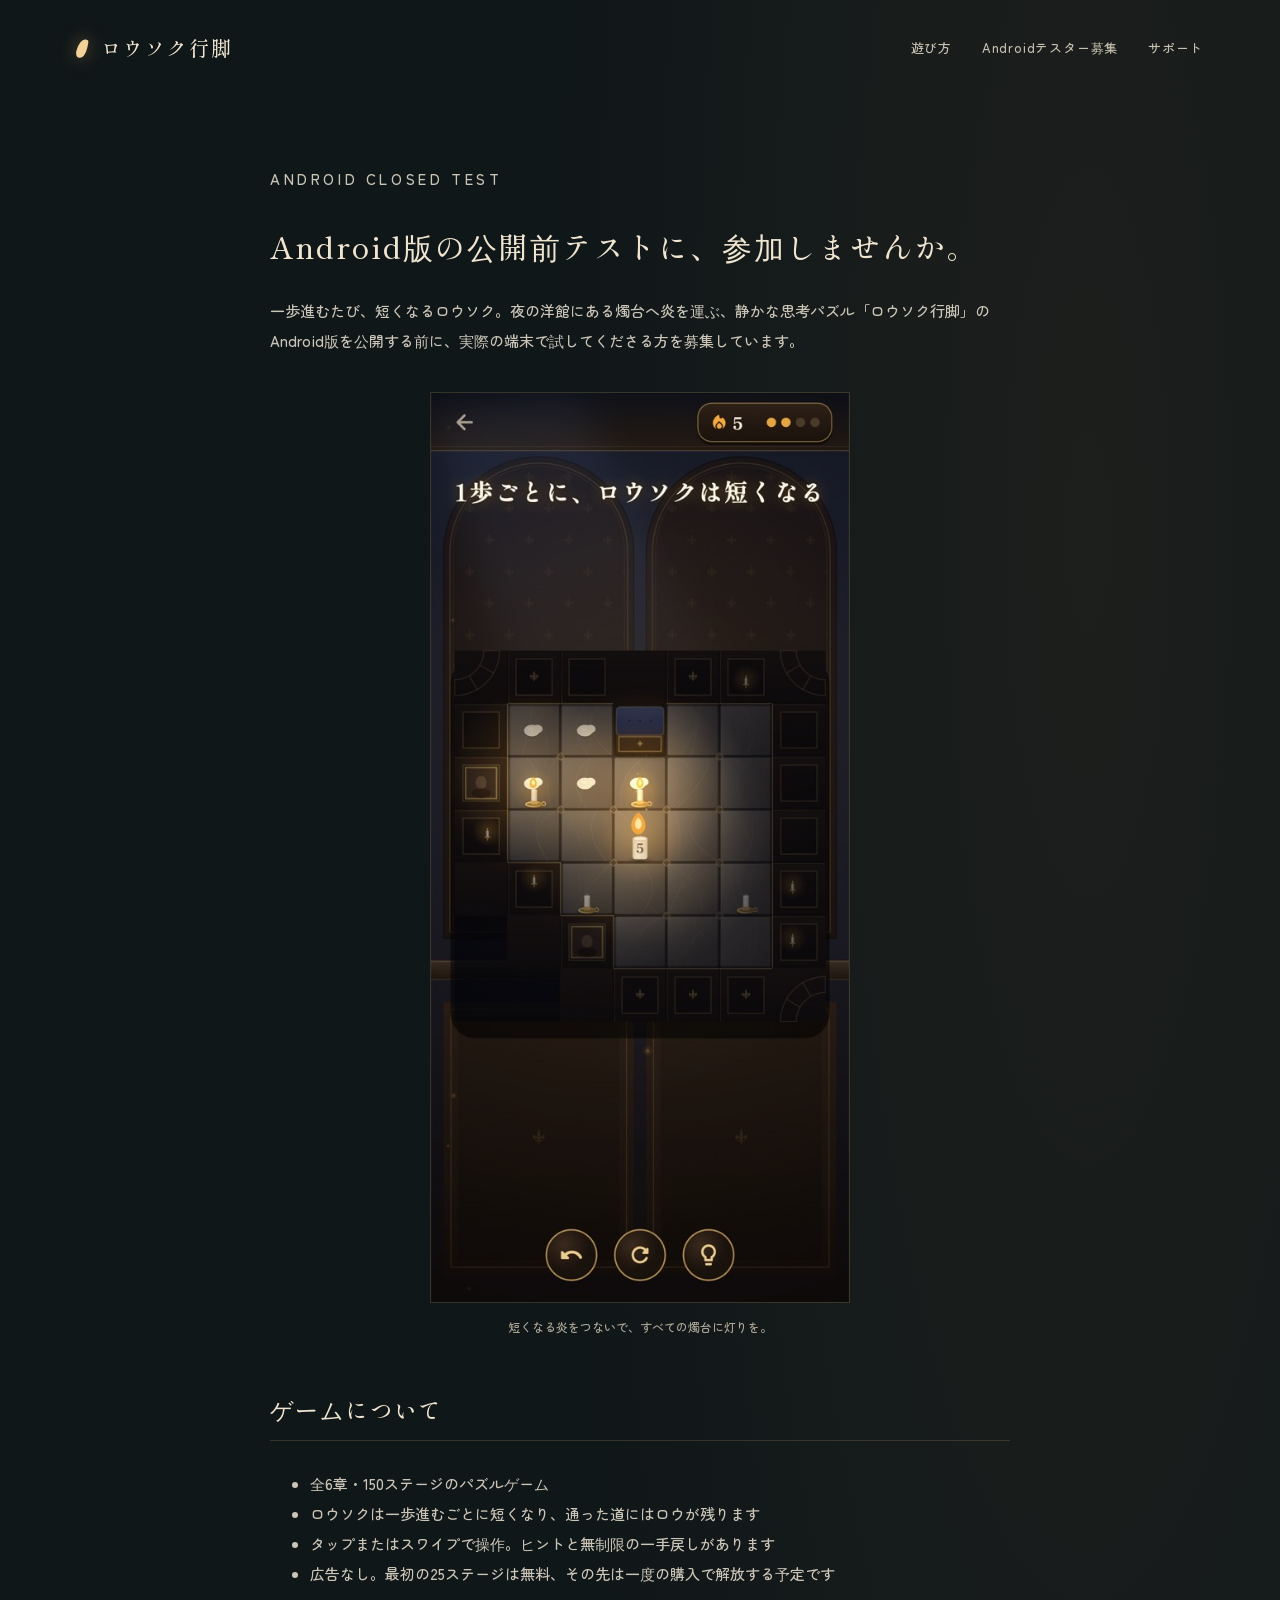
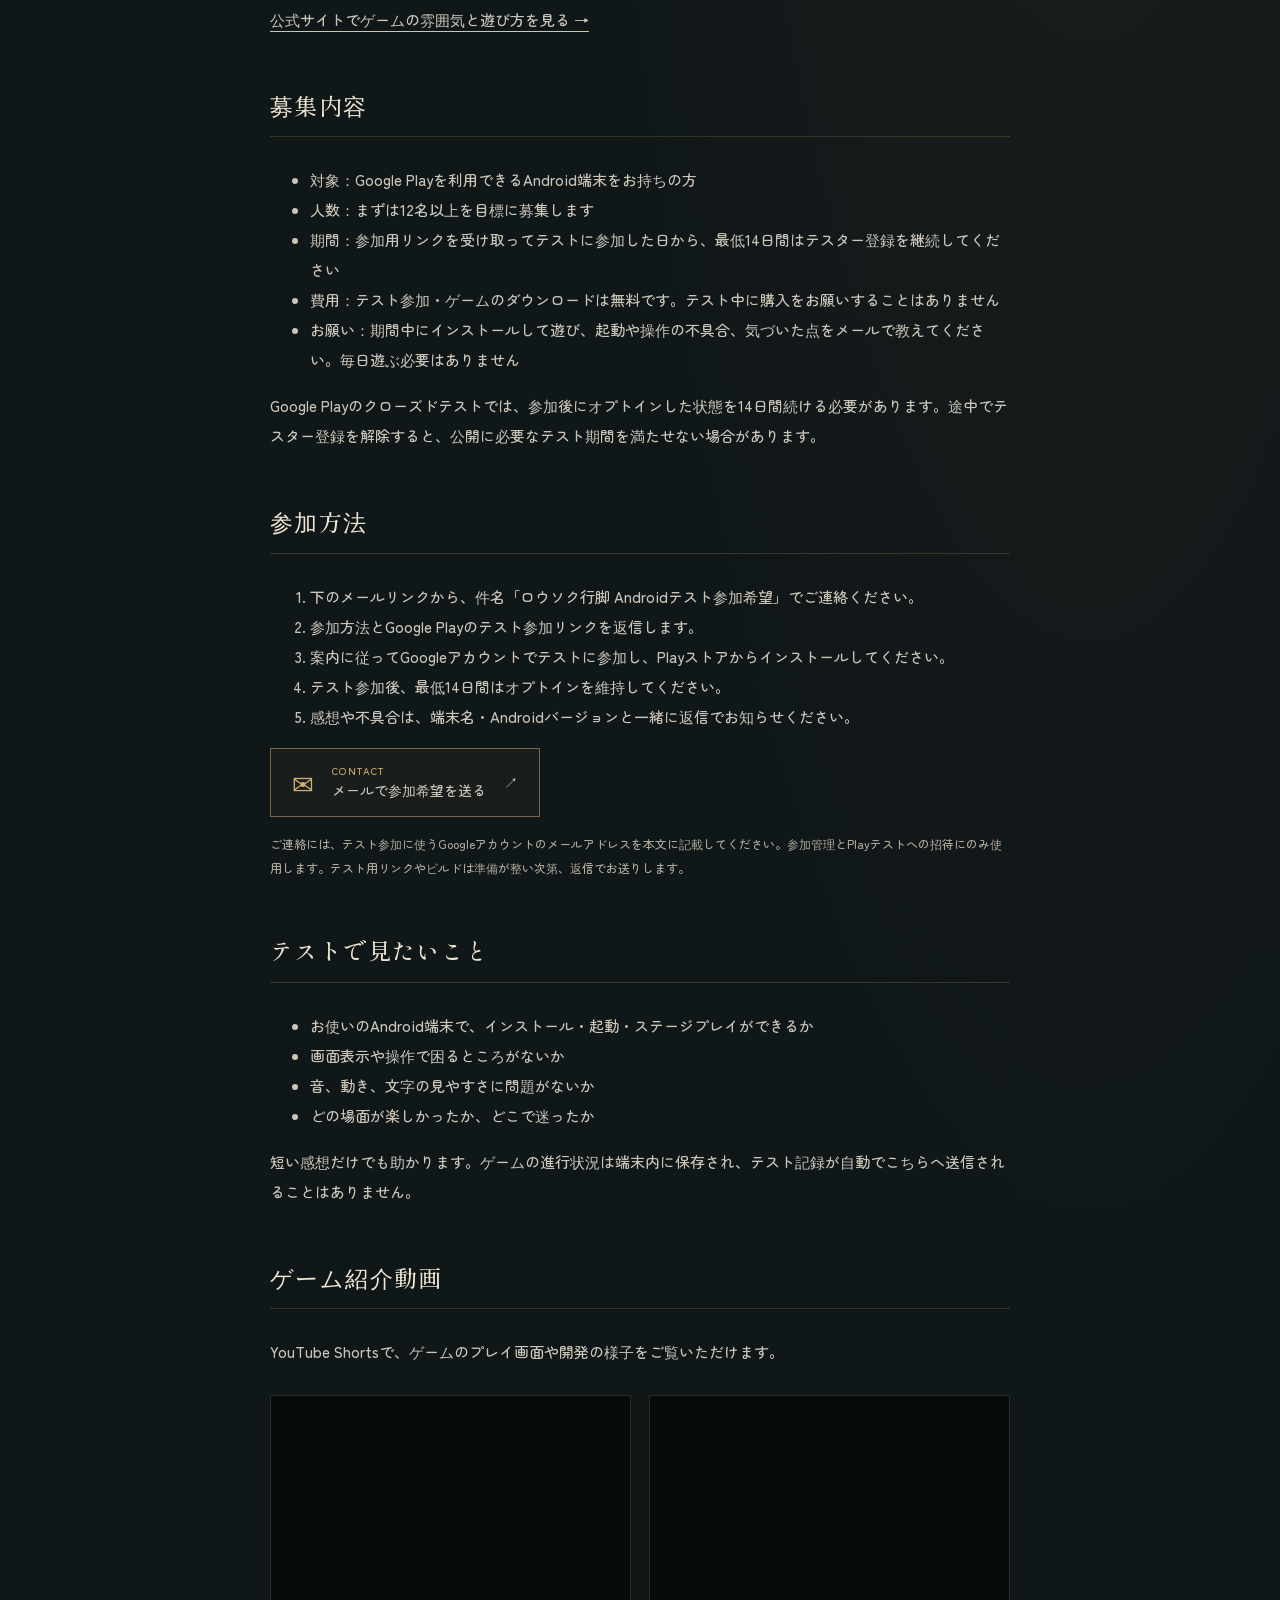
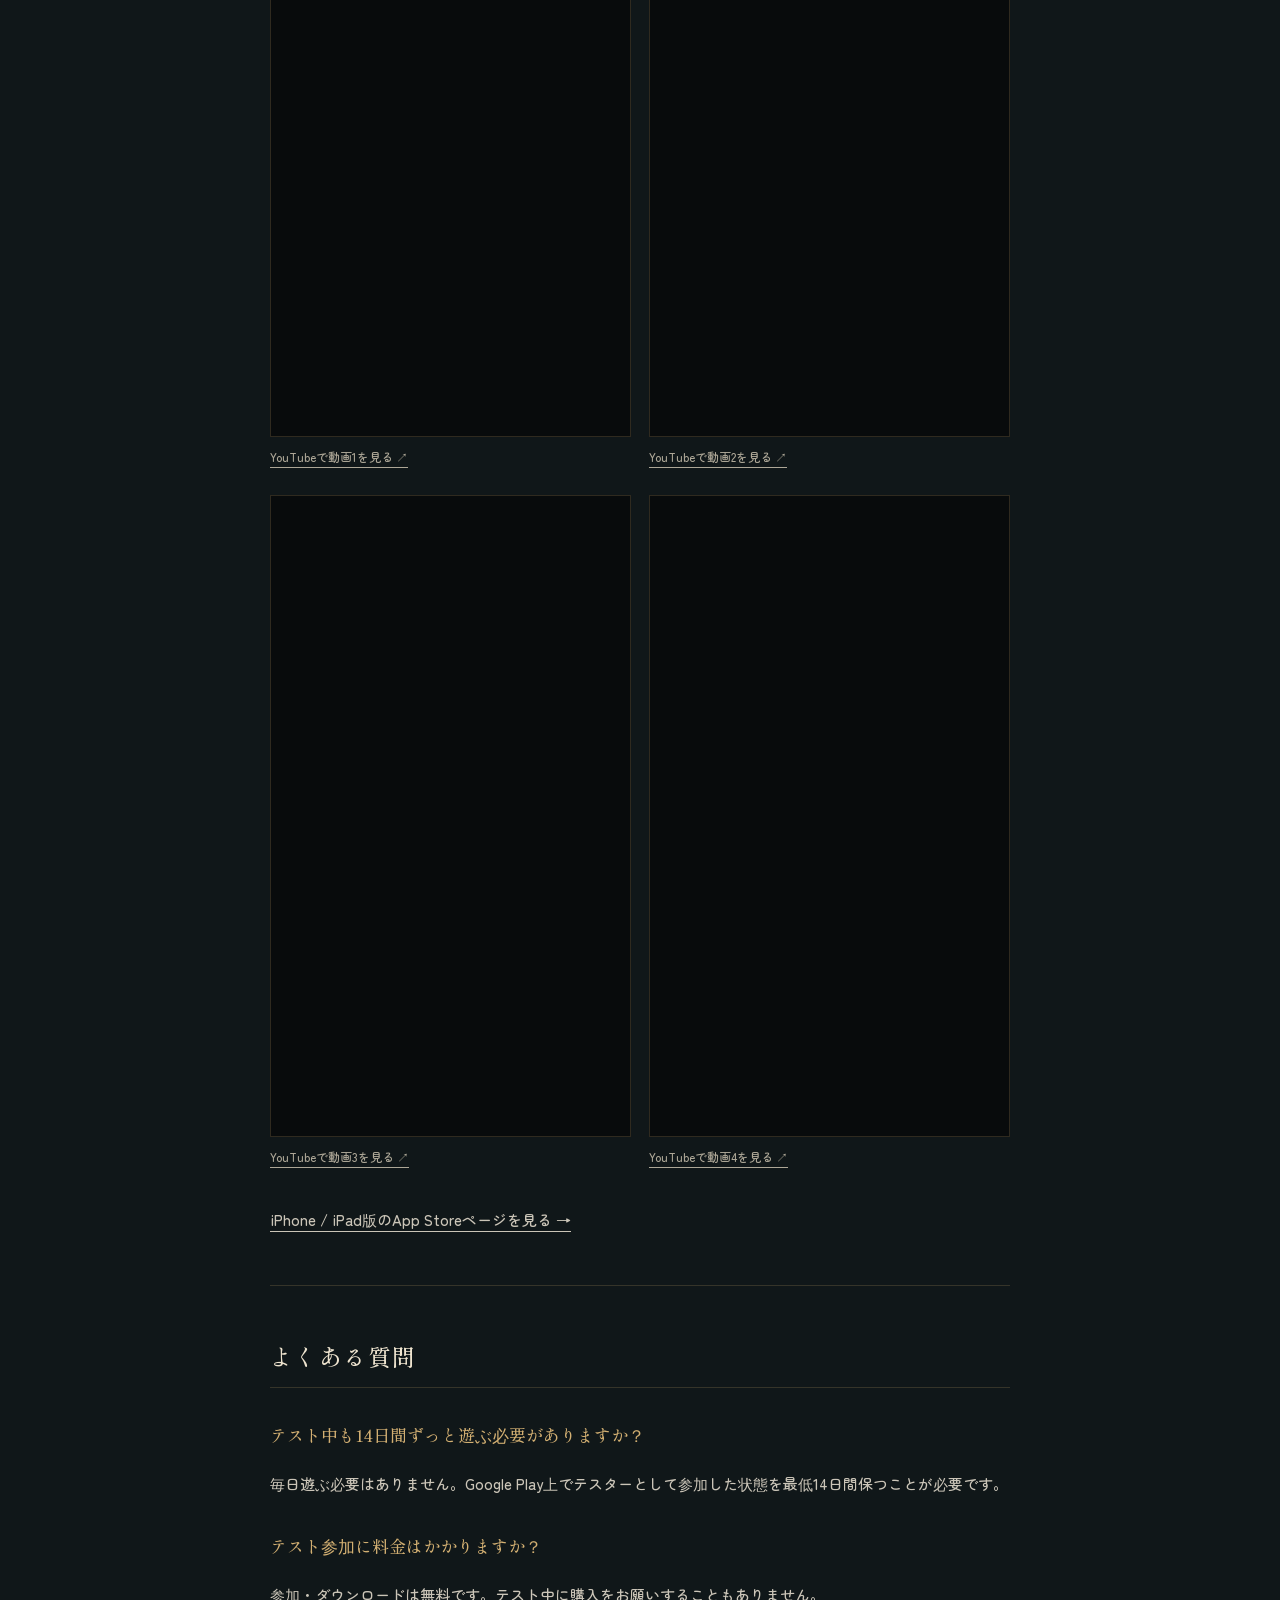
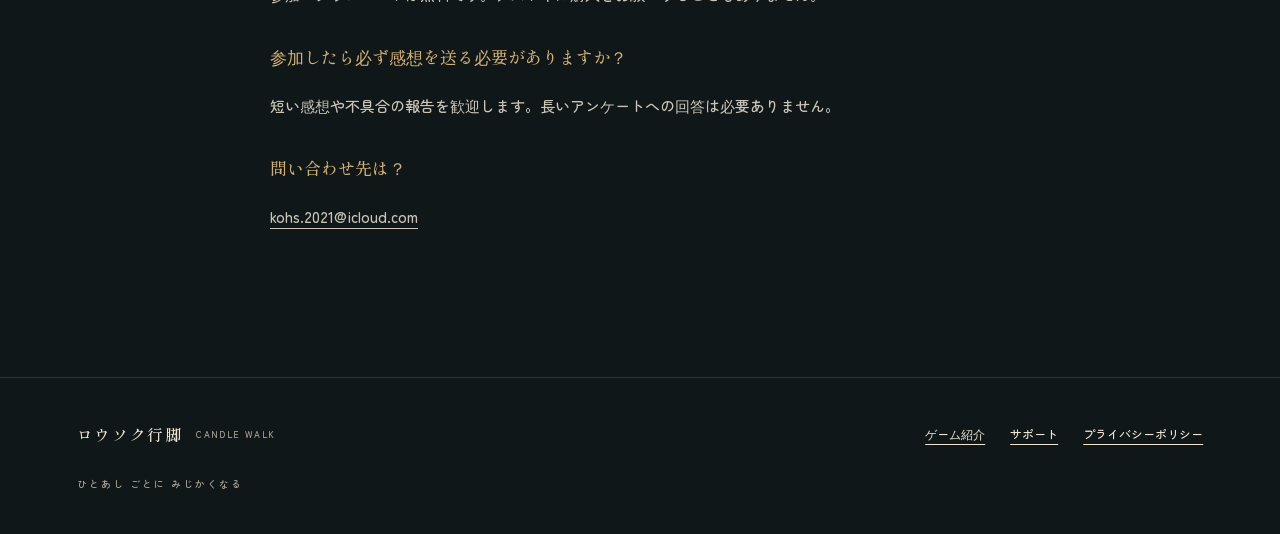
==== commit f52bbb31: "Keep direct YouTube links visible below players" ====
--- a/android-test.html
+++ b/android-test.html
@@ -25,11 +25,11 @@
 <p>短い感想だけでも助かります。ゲームの進行状況は端末内に保存され、テスト記録が自動でこちらへ送信されることはありません。</p>
 <h2>ゲーム紹介動画</h2>
 <p>YouTube Shortsで、ゲームのプレイ画面や開発の様子をご覧いただけます。</p>
-<div class="video-grid">
-<div class="video-frame"><iframe src="https://www.youtube-nocookie.com/embed/ulXi5uUPV-c" title="ロウソク行脚 YouTube Shorts 1" loading="lazy" allow="accelerometer; autoplay; clipboard-write; encrypted-media; gyroscope; picture-in-picture; web-share" referrerpolicy="strict-origin-when-cross-origin" allowfullscreen></iframe></div>
-<div class="video-frame"><iframe src="https://www.youtube-nocookie.com/embed/iDjgA3Ocm6I" title="ロウソク行脚 YouTube Shorts 2" loading="lazy" allow="accelerometer; autoplay; clipboard-write; encrypted-media; gyroscope; picture-in-picture; web-share" referrerpolicy="strict-origin-when-cross-origin" allowfullscreen></iframe></div>
-<div class="video-frame"><iframe src="https://www.youtube-nocookie.com/embed/h94-UZmF73o" title="ロウソク行脚 YouTube Shorts 3" loading="lazy" allow="accelerometer; autoplay; clipboard-write; encrypted-media; gyroscope; picture-in-picture; web-share" referrerpolicy="strict-origin-when-cross-origin" allowfullscreen></iframe></div>
-<div class="video-frame"><iframe src="https://www.youtube-nocookie.com/embed/FITBDzMbf0I" title="ロウソク行脚 YouTube Shorts 4" loading="lazy" allow="accelerometer; autoplay; clipboard-write; encrypted-media; gyroscope; picture-in-picture; web-share" referrerpolicy="strict-origin-when-cross-origin" allowfullscreen></iframe></div>
+<div class="video-grid" style="display:grid;grid-template-columns:repeat(2,minmax(0,1fr));gap:18px;max-width:760px;margin:28px auto">
+<div class="video-card"><div class="video-frame" style="aspect-ratio:9/16;overflow:hidden"><iframe src="https://www.youtube-nocookie.com/embed/ulXi5uUPV-c" title="ロウソク行脚 YouTube Shorts 1" loading="lazy" allow="accelerometer; autoplay; clipboard-write; encrypted-media; gyroscope; picture-in-picture; web-share" referrerpolicy="strict-origin-when-cross-origin" allowfullscreen></iframe></div><p class="muted" style="margin:8px 0"><a href="https://www.youtube.com/shorts/ulXi5uUPV-c" target="_blank" rel="noopener">YouTubeで動画1を見る ↗</a></p></div>
+<div class="video-card"><div class="video-frame" style="aspect-ratio:9/16;overflow:hidden"><iframe src="https://www.youtube-nocookie.com/embed/iDjgA3Ocm6I" title="ロウソク行脚 YouTube Shorts 2" loading="lazy" allow="accelerometer; autoplay; clipboard-write; encrypted-media; gyroscope; picture-in-picture; web-share" referrerpolicy="strict-origin-when-cross-origin" allowfullscreen></iframe></div><p class="muted" style="margin:8px 0"><a href="https://www.youtube.com/shorts/iDjgA3Ocm6I" target="_blank" rel="noopener">YouTubeで動画2を見る ↗</a></p></div>
+<div class="video-card"><div class="video-frame" style="aspect-ratio:9/16;overflow:hidden"><iframe src="https://www.youtube-nocookie.com/embed/h94-UZmF73o" title="ロウソク行脚 YouTube Shorts 3" loading="lazy" allow="accelerometer; autoplay; clipboard-write; encrypted-media; gyroscope; picture-in-picture; web-share" referrerpolicy="strict-origin-when-cross-origin" allowfullscreen></iframe></div><p class="muted" style="margin:8px 0"><a href="https://www.youtube.com/shorts/h94-UZmF73o" target="_blank" rel="noopener">YouTubeで動画3を見る ↗</a></p></div>
+<div class="video-card"><div class="video-frame" style="aspect-ratio:9/16;overflow:hidden"><iframe src="https://www.youtube-nocookie.com/embed/FITBDzMbf0I" title="ロウソク行脚 YouTube Shorts 4" loading="lazy" allow="accelerometer; autoplay; clipboard-write; encrypted-media; gyroscope; picture-in-picture; web-share" referrerpolicy="strict-origin-when-cross-origin" allowfullscreen></iframe></div><p class="muted" style="margin:8px 0"><a href="https://www.youtube.com/shorts/FITBDzMbf0I" target="_blank" rel="noopener">YouTubeで動画4を見る ↗</a></p></div>
 </div>
 <p><a href="https://apps.apple.com/jp/app/id6822286730">iPhone / iPad版のApp Storeページを見る →</a></p>
 <hr><h2>よくある質問</h2>
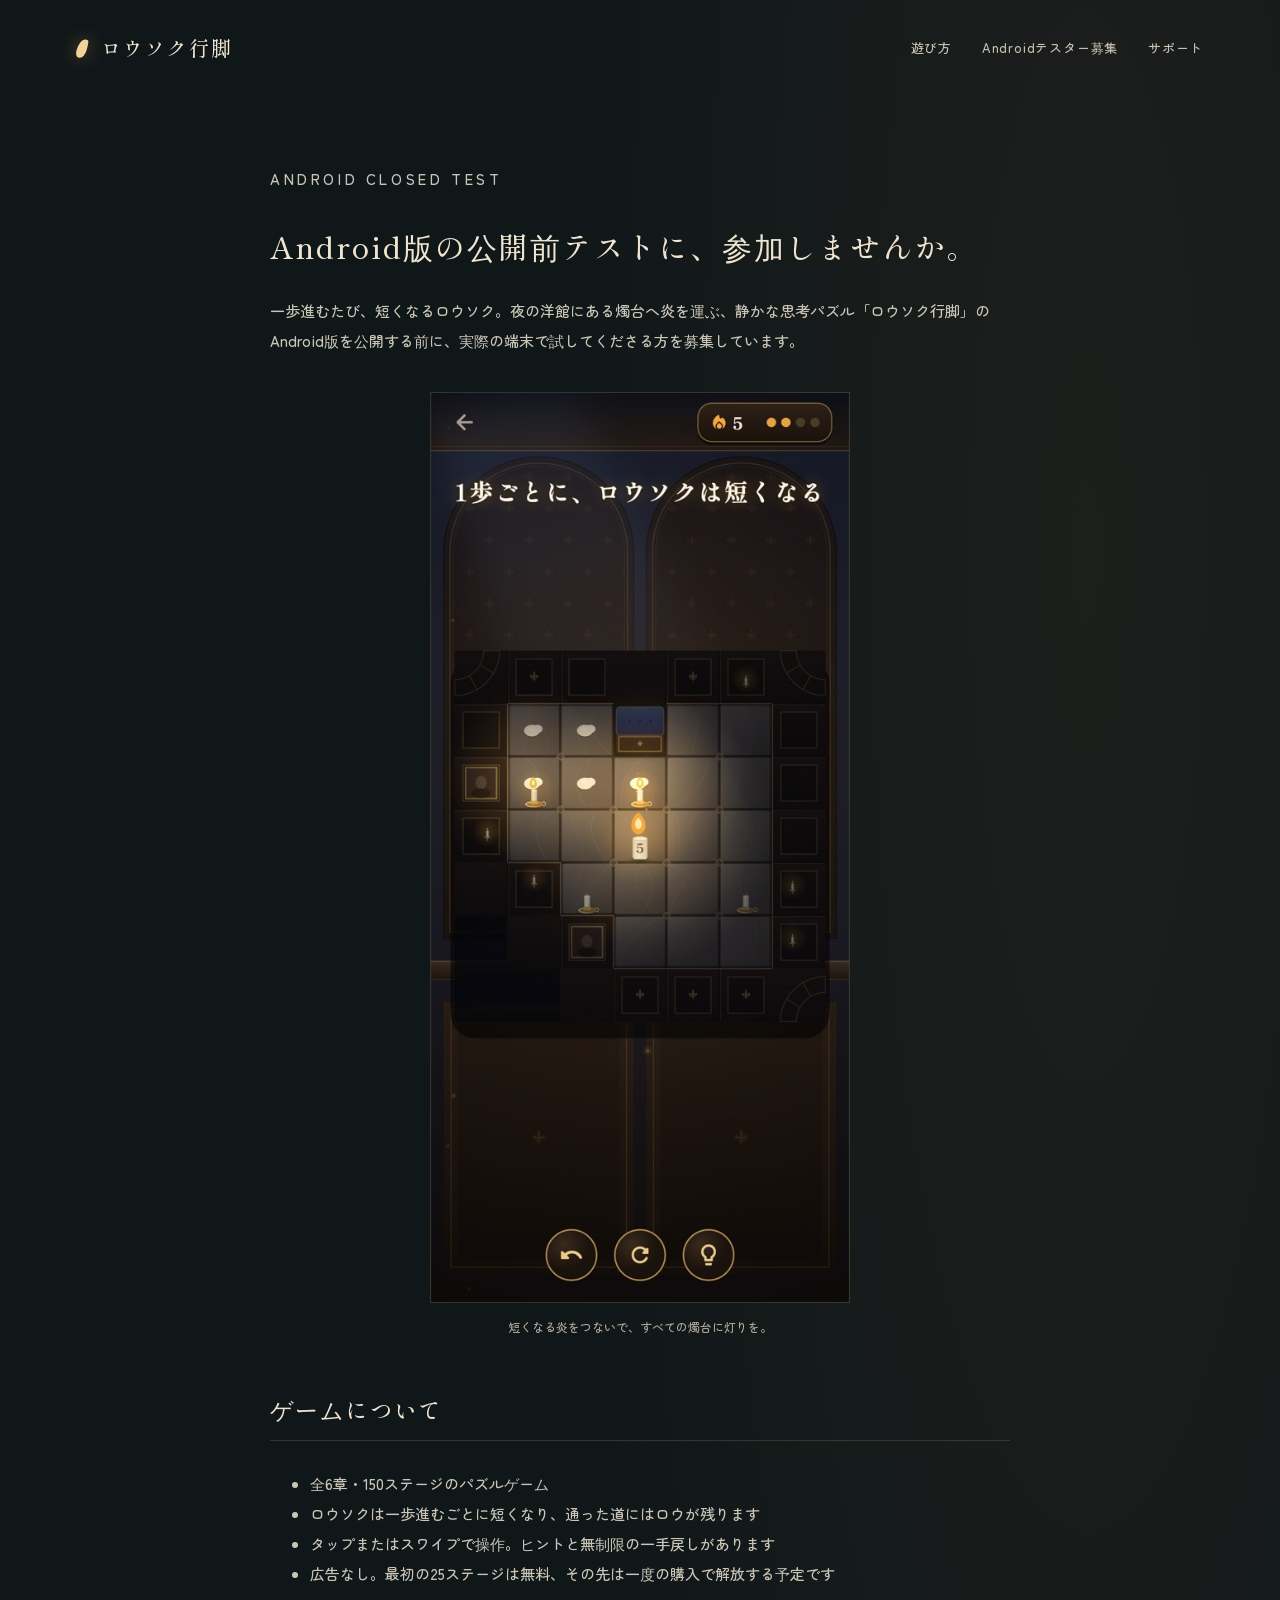
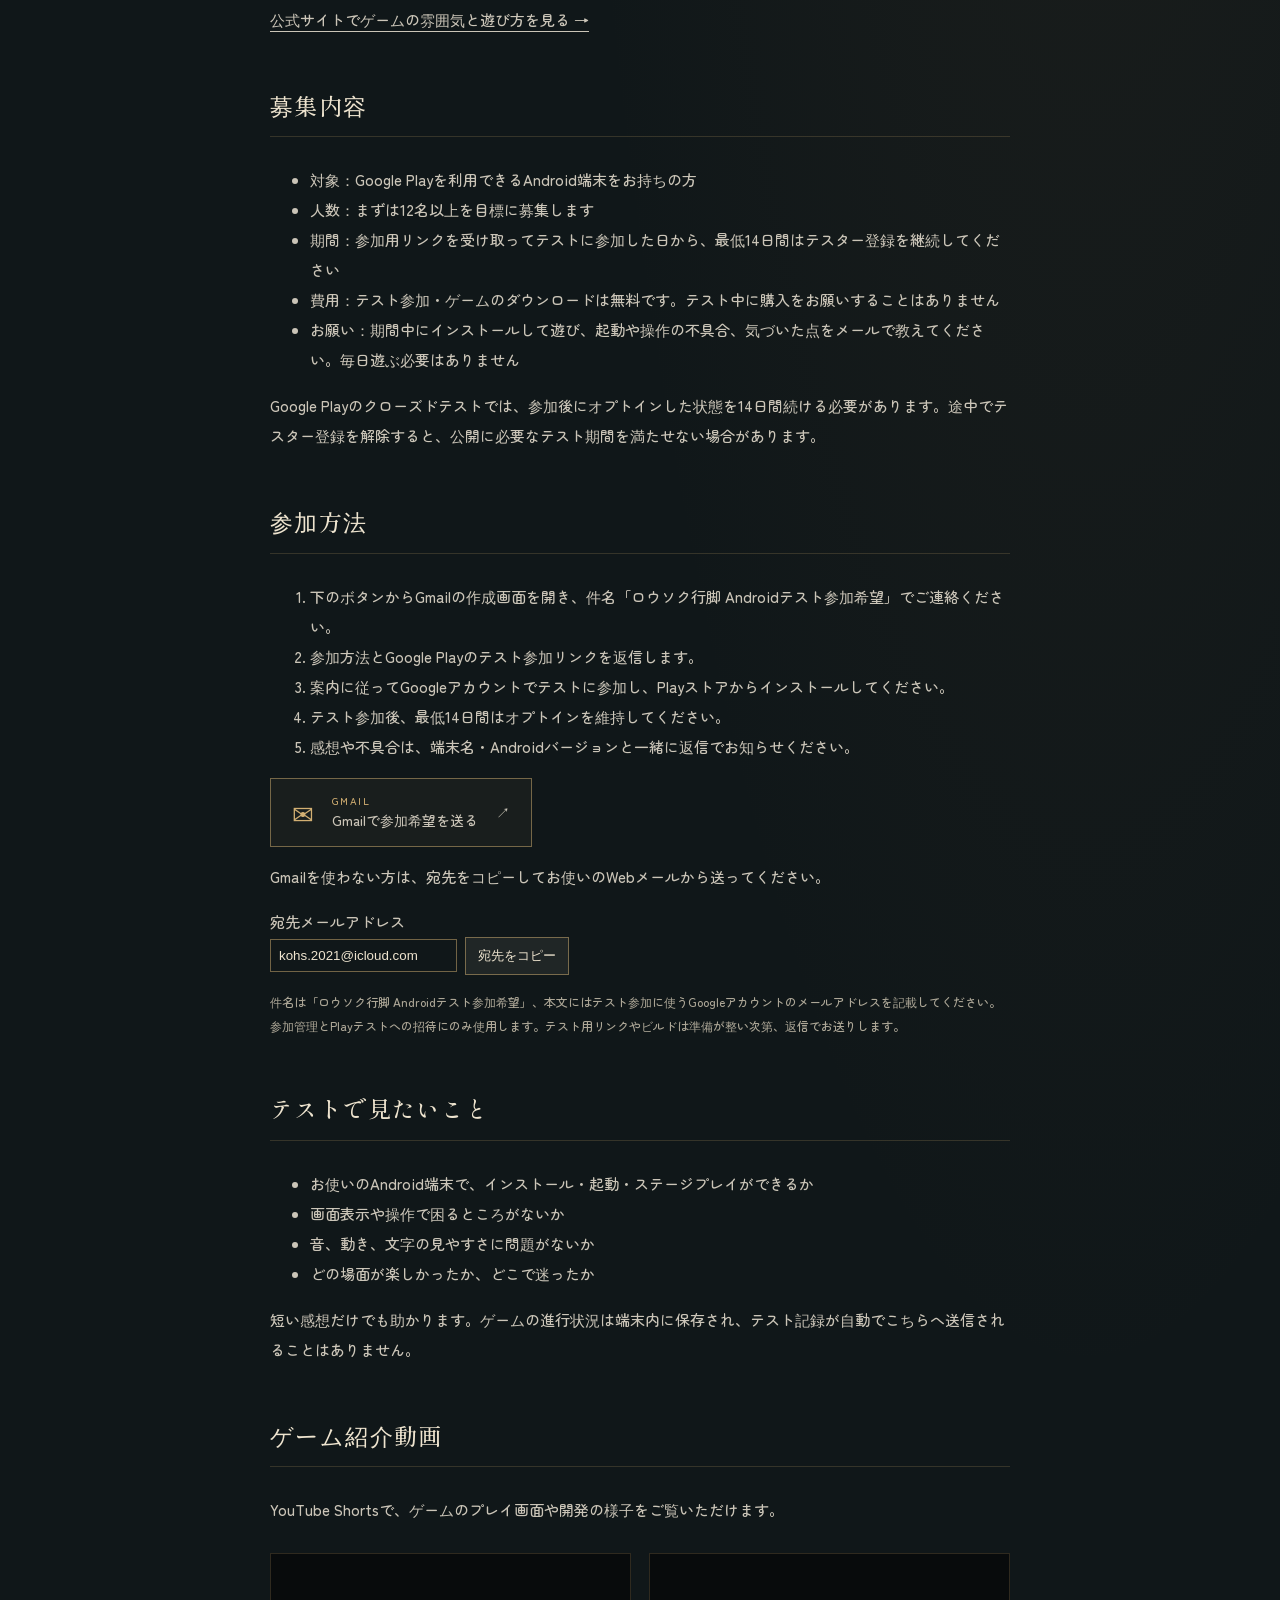
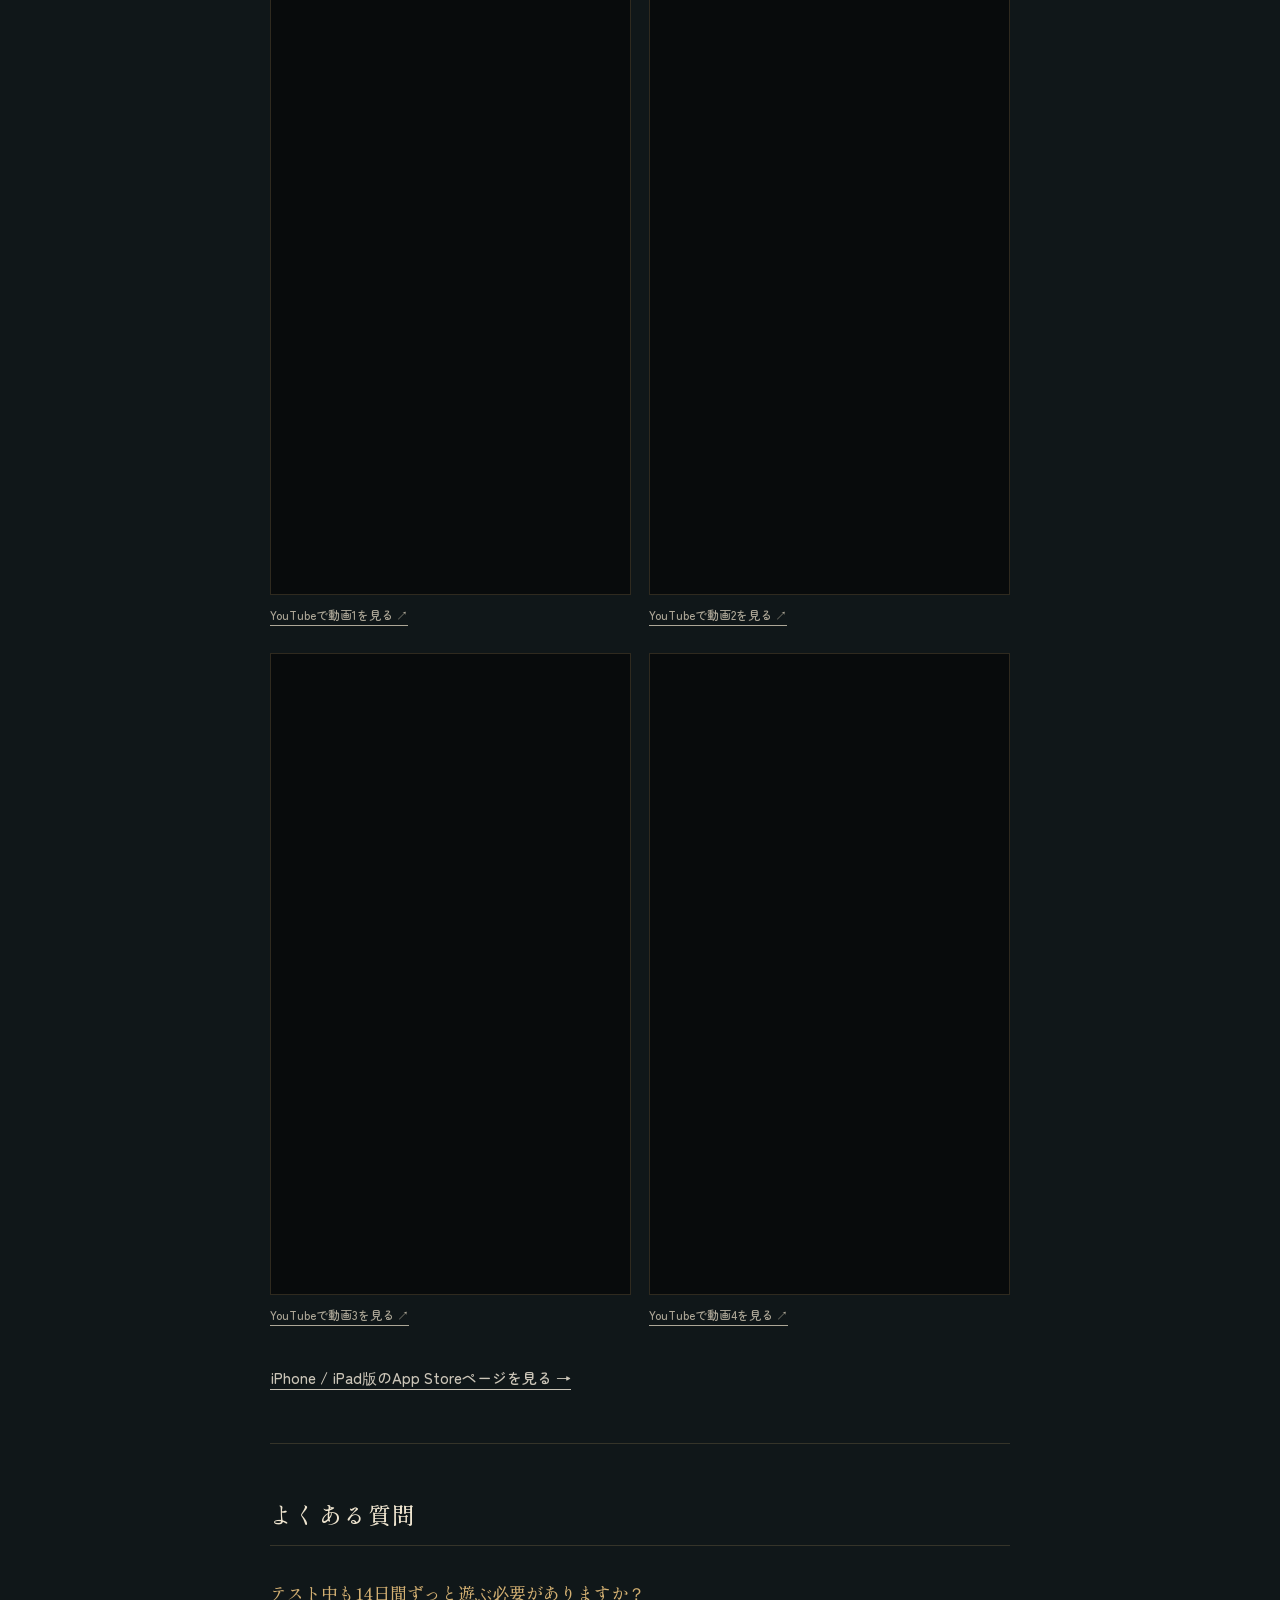
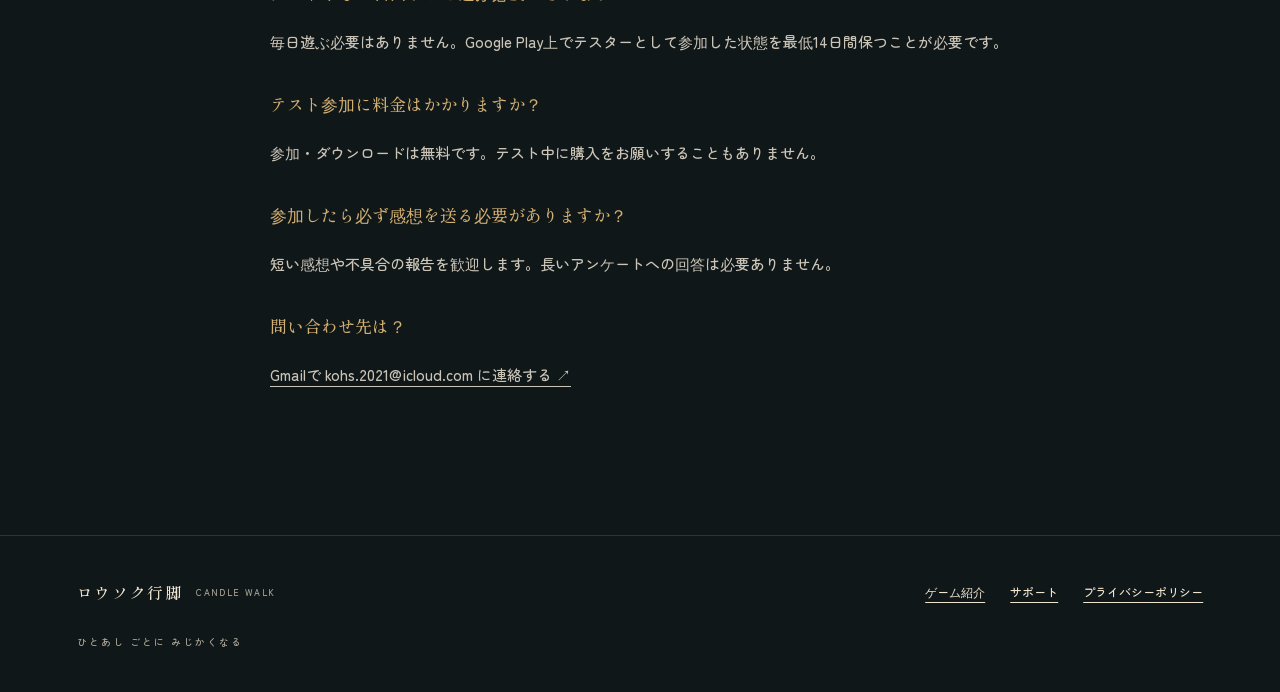
==== commit 0d4e80e4: "Make Android test signup work without a mail app" ====
--- a/android-test.html
+++ b/android-test.html
@@ -17,9 +17,11 @@
 <ul><li><strong>対象：</strong>Google Playを利用できるAndroid端末をお持ちの方</li><li><strong>人数：</strong>まずは12名以上を目標に募集します</li><li><strong>期間：</strong>参加用リンクを受け取ってテストに参加した日から、最低14日間はテスター登録を継続してください</li><li><strong>費用：</strong>テスト参加・ゲームのダウンロードは無料です。テスト中に購入をお願いすることはありません</li><li><strong>お願い：</strong>期間中にインストールして遊び、起動や操作の不具合、気づいた点をメールで教えてください。毎日遊ぶ必要はありません</li></ul>
 <p>Google Playのクローズドテストでは、参加後にオプトインした状態を14日間続ける必要があります。途中でテスター登録を解除すると、公開に必要なテスト期間を満たせない場合があります。</p>
 <h2>参加方法</h2>
-<ol><li>下のメールリンクから、件名「ロウソク行脚 Androidテスト参加希望」でご連絡ください。</li><li>参加方法とGoogle Playのテスト参加リンクを返信します。</li><li>案内に従ってGoogleアカウントでテストに参加し、Playストアからインストールしてください。</li><li>テスト参加後、最低14日間はオプトインを維持してください。</li><li>感想や不具合は、端末名・Androidバージョンと一緒に返信でお知らせください。</li></ol>
-<p><a class="store-button" href="mailto:kohs.2021@icloud.com?subject=%E3%83%AD%E3%82%A6%E3%82%BD%E3%82%AF%E8%A1%8C%E8%84%9A%20Android%E3%83%86%E3%82%B9%E3%83%88%E5%8F%82%E5%8A%A0%E5%B8%8C%E6%9C%9B"><span class="download-icon" aria-hidden="true">✉</span><span><small>CONTACT</small>メールで参加希望を送る</span><span aria-hidden="true">↗</span></a></p>
-<p class="muted">ご連絡には、テスト参加に使うGoogleアカウントのメールアドレスを本文に記載してください。参加管理とPlayテストへの招待にのみ使用します。テスト用リンクやビルドは準備が整い次第、返信でお送りします。</p>
+<ol><li>下のボタンからGmailの作成画面を開き、件名「ロウソク行脚 Androidテスト参加希望」でご連絡ください。</li><li>参加方法とGoogle Playのテスト参加リンクを返信します。</li><li>案内に従ってGoogleアカウントでテストに参加し、Playストアからインストールしてください。</li><li>テスト参加後、最低14日間はオプトインを維持してください。</li><li>感想や不具合は、端末名・Androidバージョンと一緒に返信でお知らせください。</li></ol>
+<p><a class="store-button" href="https://mail.google.com/mail/?view=cm&amp;fs=1&amp;to=kohs.2021%40icloud.com&amp;su=%E3%83%AD%E3%82%A6%E3%82%BD%E3%82%AF%E8%A1%8C%E8%84%9A%20Android%E3%83%86%E3%82%B9%E3%83%88%E5%8F%82%E5%8A%A0%E5%B8%8C%E6%9C%9B&amp;body=%E3%83%86%E3%82%B9%E3%83%88%E5%8F%82%E5%8A%A0%E3%81%AB%E4%BD%BF%E3%81%86Google%E3%82%A2%E3%82%AB%E3%82%A6%E3%83%B3%E3%83%88%3A%20%0AAndroid%E7%AB%AF%E6%9C%AB%E5%90%8D%20(%E4%BB%BB%E6%84%8F)%3A%20%0A" target="_blank" rel="noopener"><span class="download-icon" aria-hidden="true">✉</span><span><small>GMAIL</small>Gmailで参加希望を送る</span><span aria-hidden="true">↗</span></a></p>
+<p>Gmailを使わない方は、宛先をコピーしてお使いのWebメールから送ってください。</p>
+<p><label for="contact-email">宛先メールアドレス</label><br><input id="contact-email" type="text" value="kohs.2021@icloud.com" readonly style="max-width:280px;padding:8px;color:#eee4cf;background:#101719;border:1px solid #d2af7280"><button type="button" id="copy-email" style="margin-left:8px;padding:9px 12px;color:#eee4cf;background:#202626;border:1px solid #d2af7280;cursor:pointer">宛先をコピー</button> <span id="copy-status" role="status" aria-live="polite"></span></p>
+<p class="muted">件名は「ロウソク行脚 Androidテスト参加希望」、本文にはテスト参加に使うGoogleアカウントのメールアドレスを記載してください。参加管理とPlayテストへの招待にのみ使用します。テスト用リンクやビルドは準備が整い次第、返信でお送りします。</p>
 <h2>テストで見たいこと</h2>
 <ul><li>お使いのAndroid端末で、インストール・起動・ステージプレイができるか</li><li>画面表示や操作で困るところがないか</li><li>音、動き、文字の見やすさに問題がないか</li><li>どの場面が楽しかったか、どこで迷ったか</li></ul>
 <p>短い感想だけでも助かります。ゲームの進行状況は端末内に保存され、テスト記録が自動でこちらへ送信されることはありません。</p>
@@ -36,5 +38,5 @@
 <h3>テスト中も14日間ずっと遊ぶ必要がありますか？</h3><p>毎日遊ぶ必要はありません。Google Play上でテスターとして参加した状態を最低14日間保つことが必要です。</p>
 <h3>テスト参加に料金はかかりますか？</h3><p>参加・ダウンロードは無料です。テスト中に購入をお願いすることもありません。</p>
 <h3>参加したら必ず感想を送る必要がありますか？</h3><p>短い感想や不具合の報告を歓迎します。長いアンケートへの回答は必要ありません。</p>
-<h3>問い合わせ先は？</h3><p><a href="mailto:kohs.2021@icloud.com">kohs.2021@icloud.com</a></p>
-</main><footer><a class="brand" href="index.html">ロウソク行脚 <small>CANDLE WALK</small></a><div><a href="index.html">ゲーム紹介</a><a href="support.html">サポート</a><a href="privacy.html">プライバシーポリシー</a></div><p>ひとあし ごとに みじかくなる</p></footer></body></html>
+<h3>問い合わせ先は？</h3><p><a href="https://mail.google.com/mail/?view=cm&amp;fs=1&amp;to=kohs.2021%40icloud.com" target="_blank" rel="noopener">Gmailで kohs.2021@icloud.com に連絡する ↗</a></p>
+</main><footer><a class="brand" href="index.html">ロウソク行脚 <small>CANDLE WALK</small></a><div><a href="index.html">ゲーム紹介</a><a href="support.html">サポート</a><a href="privacy.html">プライバシーポリシー</a></div><p>ひとあし ごとに みじかくなる</p></footer><script>document.getElementById('copy-email').addEventListener('click',async()=>{const input=document.getElementById('contact-email');const status=document.getElementById('copy-status');try{await navigator.clipboard.writeText(input.value);status.textContent='コピーしました。Webメールの宛先欄に貼り付けてください。'}catch{input.focus();input.select();status.textContent='アドレスを選択しました。コピーしてWebメールに貼り付けてください。'}});</script></body></html>
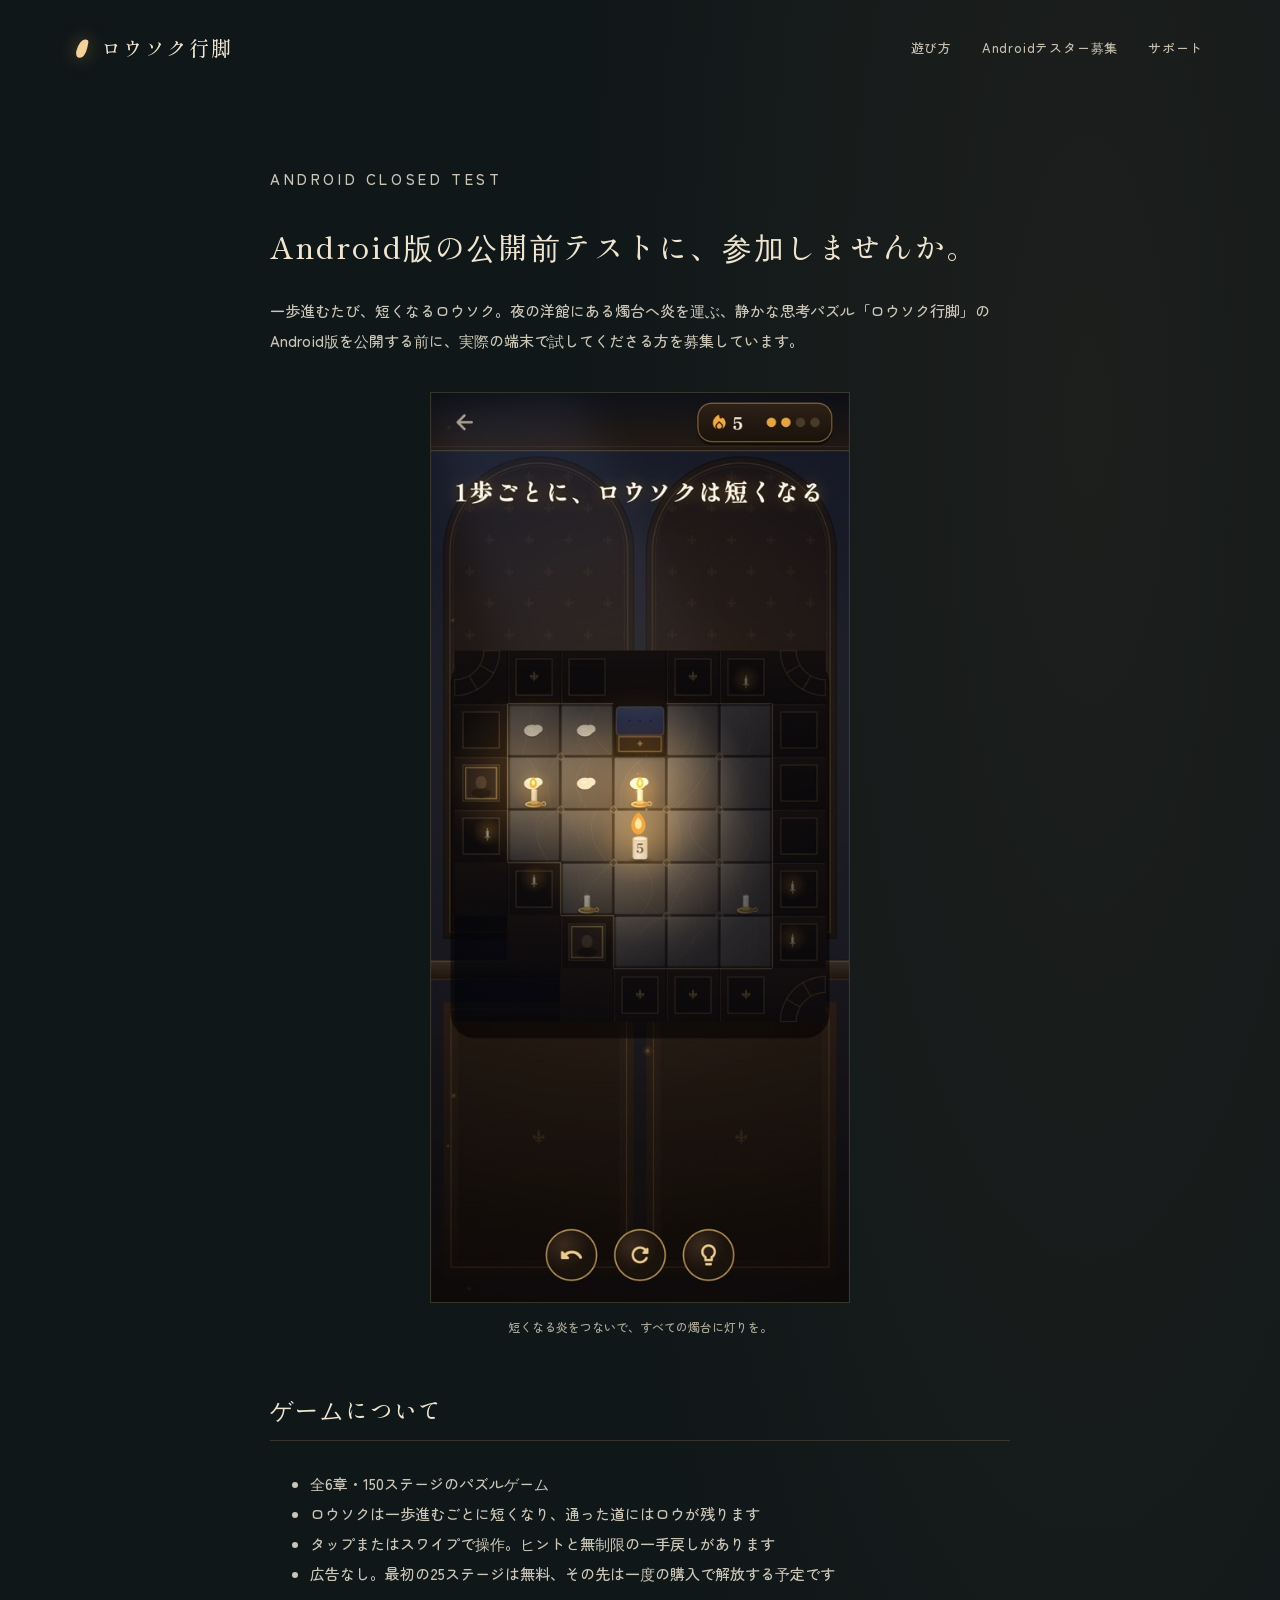
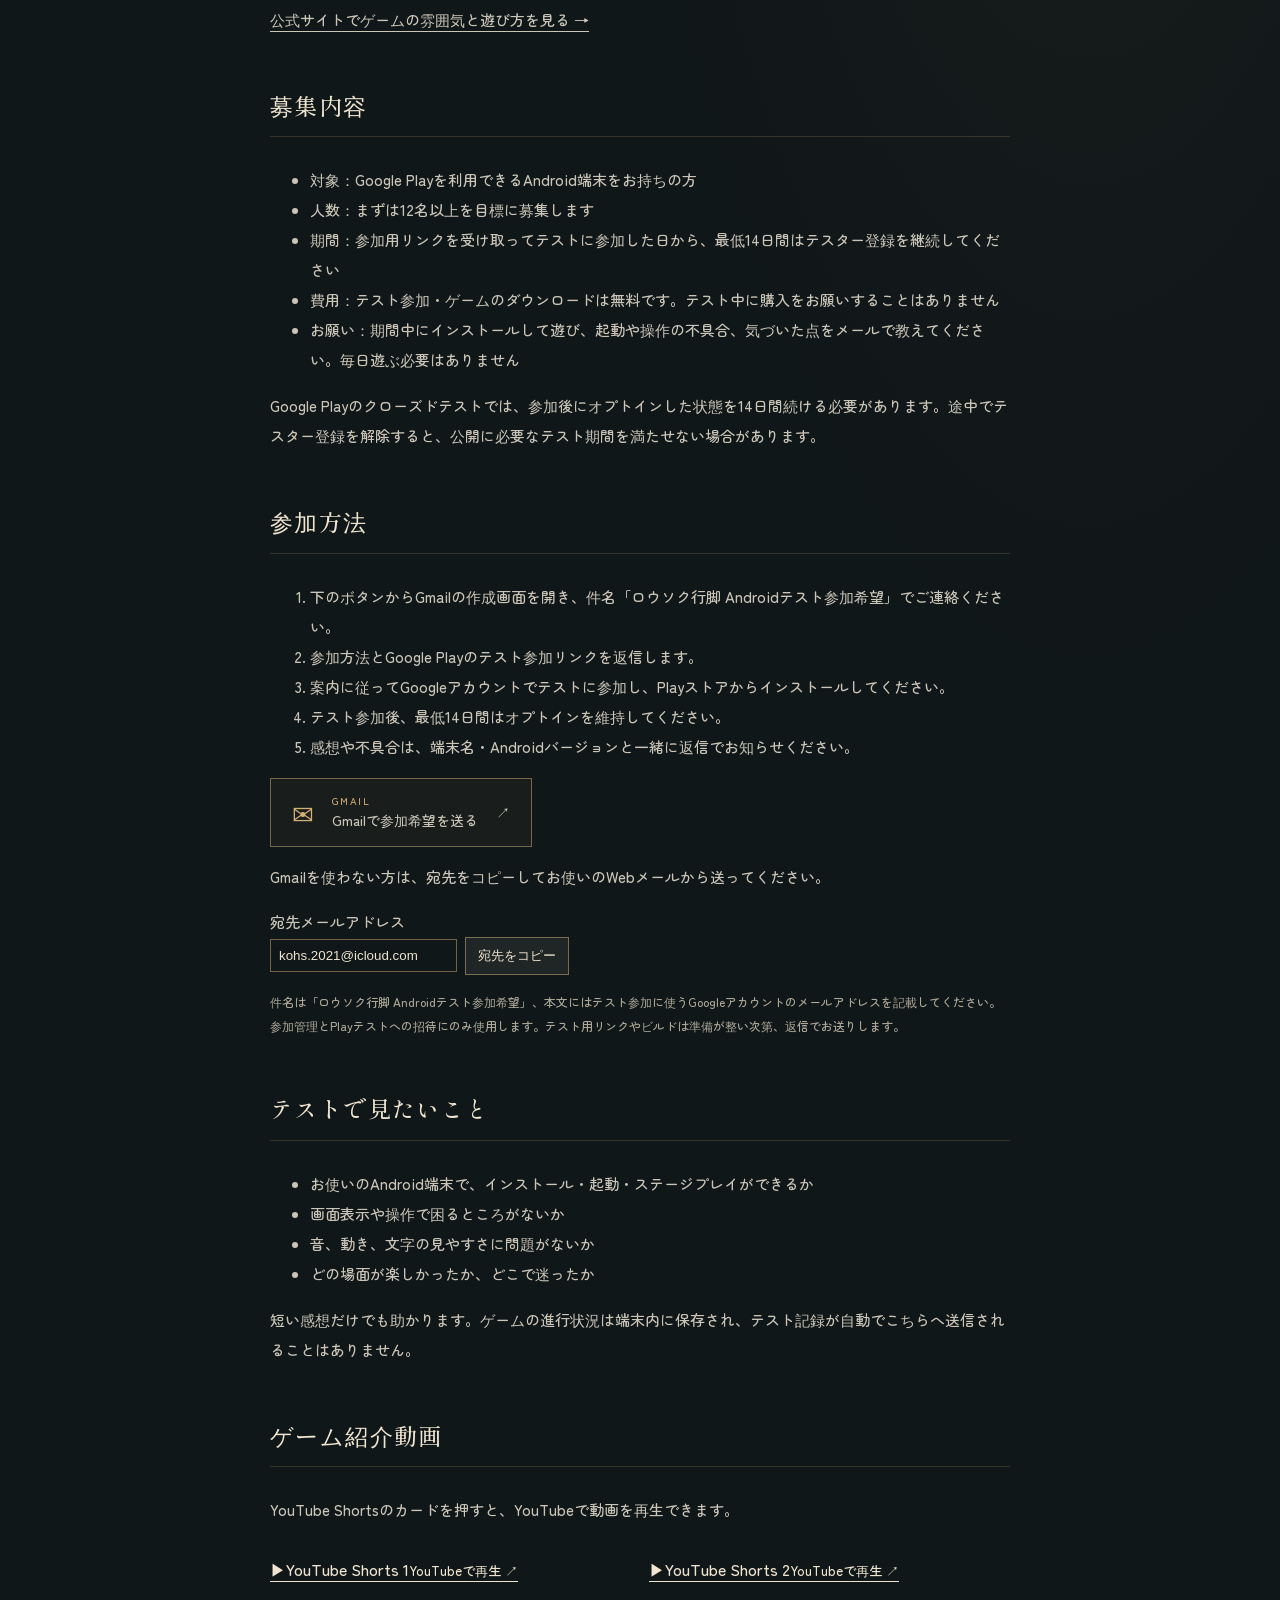
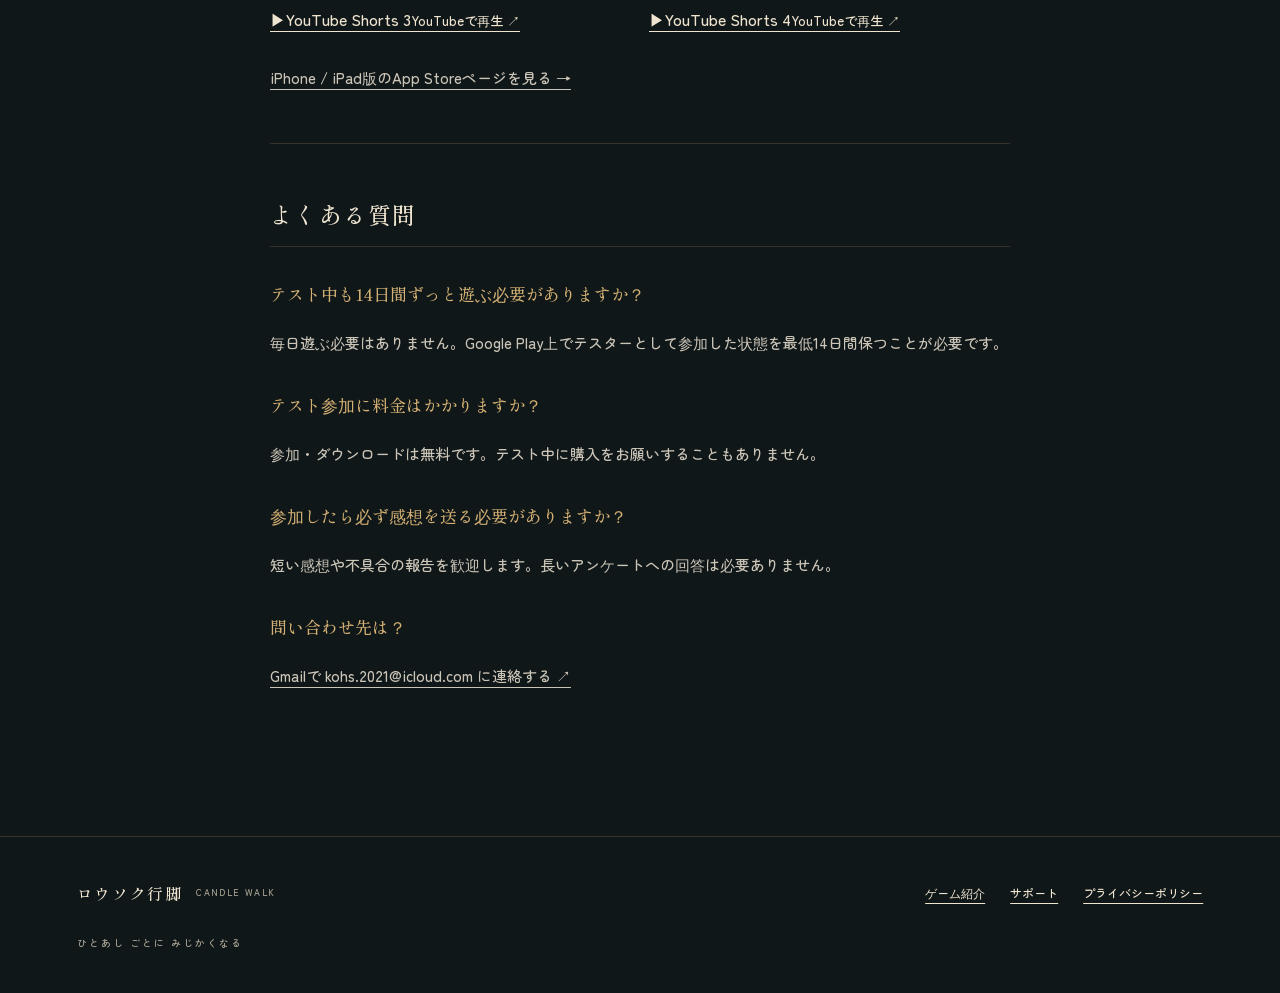
==== commit d3a2cb45: "Use direct YouTube links instead of failing embeds" ====
--- a/android-test.html
+++ b/android-test.html
@@ -3,7 +3,7 @@
 <meta name="viewport" content="width=device-width,initial-scale=1">
 <title>Androidテスター募集 — ロウソク行脚</title>
 <meta name="description" content="パズルゲーム『ロウソク行脚』Android版のクローズドテスト参加者を募集しています。">
-<meta name="theme-color" content="#101719"><meta property="og:title" content="Androidテスター募集 — ロウソク行脚"><meta property="og:description" content="夜の洋館に灯りをともすパズルゲーム。Android版の公開前テストに参加しませんか。"><meta property="og:image" content="https://itoshiyou.github.io/candle-walk-site/assets/chapter-one.jpg"><link rel="icon" href="assets/app-icon.png"><link rel="stylesheet" href="style.css?v=20261020-videos"></head><body>
+<meta name="theme-color" content="#101719"><meta property="og:title" content="Androidテスター募集 — ロウソク行脚"><meta property="og:description" content="夜の洋館に灯りをともすパズルゲーム。Android版の公開前テストに参加しませんか。"><meta property="og:image" content="https://itoshiyou.github.io/candle-walk-site/assets/chapter-one.jpg"><link rel="icon" href="assets/app-icon.png"><link rel="stylesheet" href="style.css?v=20261020-direct-video-links"></head><body>
 <a class="skip" href="#main">本文へ</a><header class="site-header"><a class="brand" href="index.html"><span class="brand-flame" aria-hidden="true"></span>ロウソク行脚</a><nav aria-label="メインナビゲーション"><a href="index.html#how">遊び方</a><a href="android-test.html">Androidテスター募集</a><a href="support.html">サポート</a></nav></header>
 <main id="main" class="document">
 <p class="eyebrow">ANDROID CLOSED TEST</p>
@@ -26,12 +26,12 @@
 <ul><li>お使いのAndroid端末で、インストール・起動・ステージプレイができるか</li><li>画面表示や操作で困るところがないか</li><li>音、動き、文字の見やすさに問題がないか</li><li>どの場面が楽しかったか、どこで迷ったか</li></ul>
 <p>短い感想だけでも助かります。ゲームの進行状況は端末内に保存され、テスト記録が自動でこちらへ送信されることはありません。</p>
 <h2>ゲーム紹介動画</h2>
-<p>YouTube Shortsで、ゲームのプレイ画面や開発の様子をご覧いただけます。</p>
-<div class="video-grid" style="display:grid;grid-template-columns:repeat(2,minmax(0,1fr));gap:18px;max-width:760px;margin:28px auto">
-<div class="video-card"><div class="video-frame" style="aspect-ratio:9/16;overflow:hidden"><iframe src="https://www.youtube-nocookie.com/embed/ulXi5uUPV-c" title="ロウソク行脚 YouTube Shorts 1" loading="lazy" allow="accelerometer; autoplay; clipboard-write; encrypted-media; gyroscope; picture-in-picture; web-share" referrerpolicy="strict-origin-when-cross-origin" allowfullscreen></iframe></div><p class="muted" style="margin:8px 0"><a href="https://www.youtube.com/shorts/ulXi5uUPV-c" target="_blank" rel="noopener">YouTubeで動画1を見る ↗</a></p></div>
-<div class="video-card"><div class="video-frame" style="aspect-ratio:9/16;overflow:hidden"><iframe src="https://www.youtube-nocookie.com/embed/iDjgA3Ocm6I" title="ロウソク行脚 YouTube Shorts 2" loading="lazy" allow="accelerometer; autoplay; clipboard-write; encrypted-media; gyroscope; picture-in-picture; web-share" referrerpolicy="strict-origin-when-cross-origin" allowfullscreen></iframe></div><p class="muted" style="margin:8px 0"><a href="https://www.youtube.com/shorts/iDjgA3Ocm6I" target="_blank" rel="noopener">YouTubeで動画2を見る ↗</a></p></div>
-<div class="video-card"><div class="video-frame" style="aspect-ratio:9/16;overflow:hidden"><iframe src="https://www.youtube-nocookie.com/embed/h94-UZmF73o" title="ロウソク行脚 YouTube Shorts 3" loading="lazy" allow="accelerometer; autoplay; clipboard-write; encrypted-media; gyroscope; picture-in-picture; web-share" referrerpolicy="strict-origin-when-cross-origin" allowfullscreen></iframe></div><p class="muted" style="margin:8px 0"><a href="https://www.youtube.com/shorts/h94-UZmF73o" target="_blank" rel="noopener">YouTubeで動画3を見る ↗</a></p></div>
-<div class="video-card"><div class="video-frame" style="aspect-ratio:9/16;overflow:hidden"><iframe src="https://www.youtube-nocookie.com/embed/FITBDzMbf0I" title="ロウソク行脚 YouTube Shorts 4" loading="lazy" allow="accelerometer; autoplay; clipboard-write; encrypted-media; gyroscope; picture-in-picture; web-share" referrerpolicy="strict-origin-when-cross-origin" allowfullscreen></iframe></div><p class="muted" style="margin:8px 0"><a href="https://www.youtube.com/shorts/FITBDzMbf0I" target="_blank" rel="noopener">YouTubeで動画4を見る ↗</a></p></div>
+<p>YouTube Shortsのカードを押すと、YouTubeで動画を再生できます。</p>
+<div class="video-grid">
+<a class="video-link" href="https://www.youtube.com/shorts/ulXi5uUPV-c" target="_blank" rel="noopener"><span class="video-play" aria-hidden="true">▶</span><span>YouTube Shorts 1</span><small>YouTubeで再生 ↗</small></a>
+<a class="video-link" href="https://www.youtube.com/shorts/iDjgA3Ocm6I" target="_blank" rel="noopener"><span class="video-play" aria-hidden="true">▶</span><span>YouTube Shorts 2</span><small>YouTubeで再生 ↗</small></a>
+<a class="video-link" href="https://www.youtube.com/shorts/h94-UZmF73o" target="_blank" rel="noopener"><span class="video-play" aria-hidden="true">▶</span><span>YouTube Shorts 3</span><small>YouTubeで再生 ↗</small></a>
+<a class="video-link" href="https://www.youtube.com/shorts/FITBDzMbf0I" target="_blank" rel="noopener"><span class="video-play" aria-hidden="true">▶</span><span>YouTube Shorts 4</span><small>YouTubeで再生 ↗</small></a>
 </div>
 <p><a href="https://apps.apple.com/jp/app/id6822286730">iPhone / iPad版のApp Storeページを見る →</a></p>
 <hr><h2>よくある質問</h2>
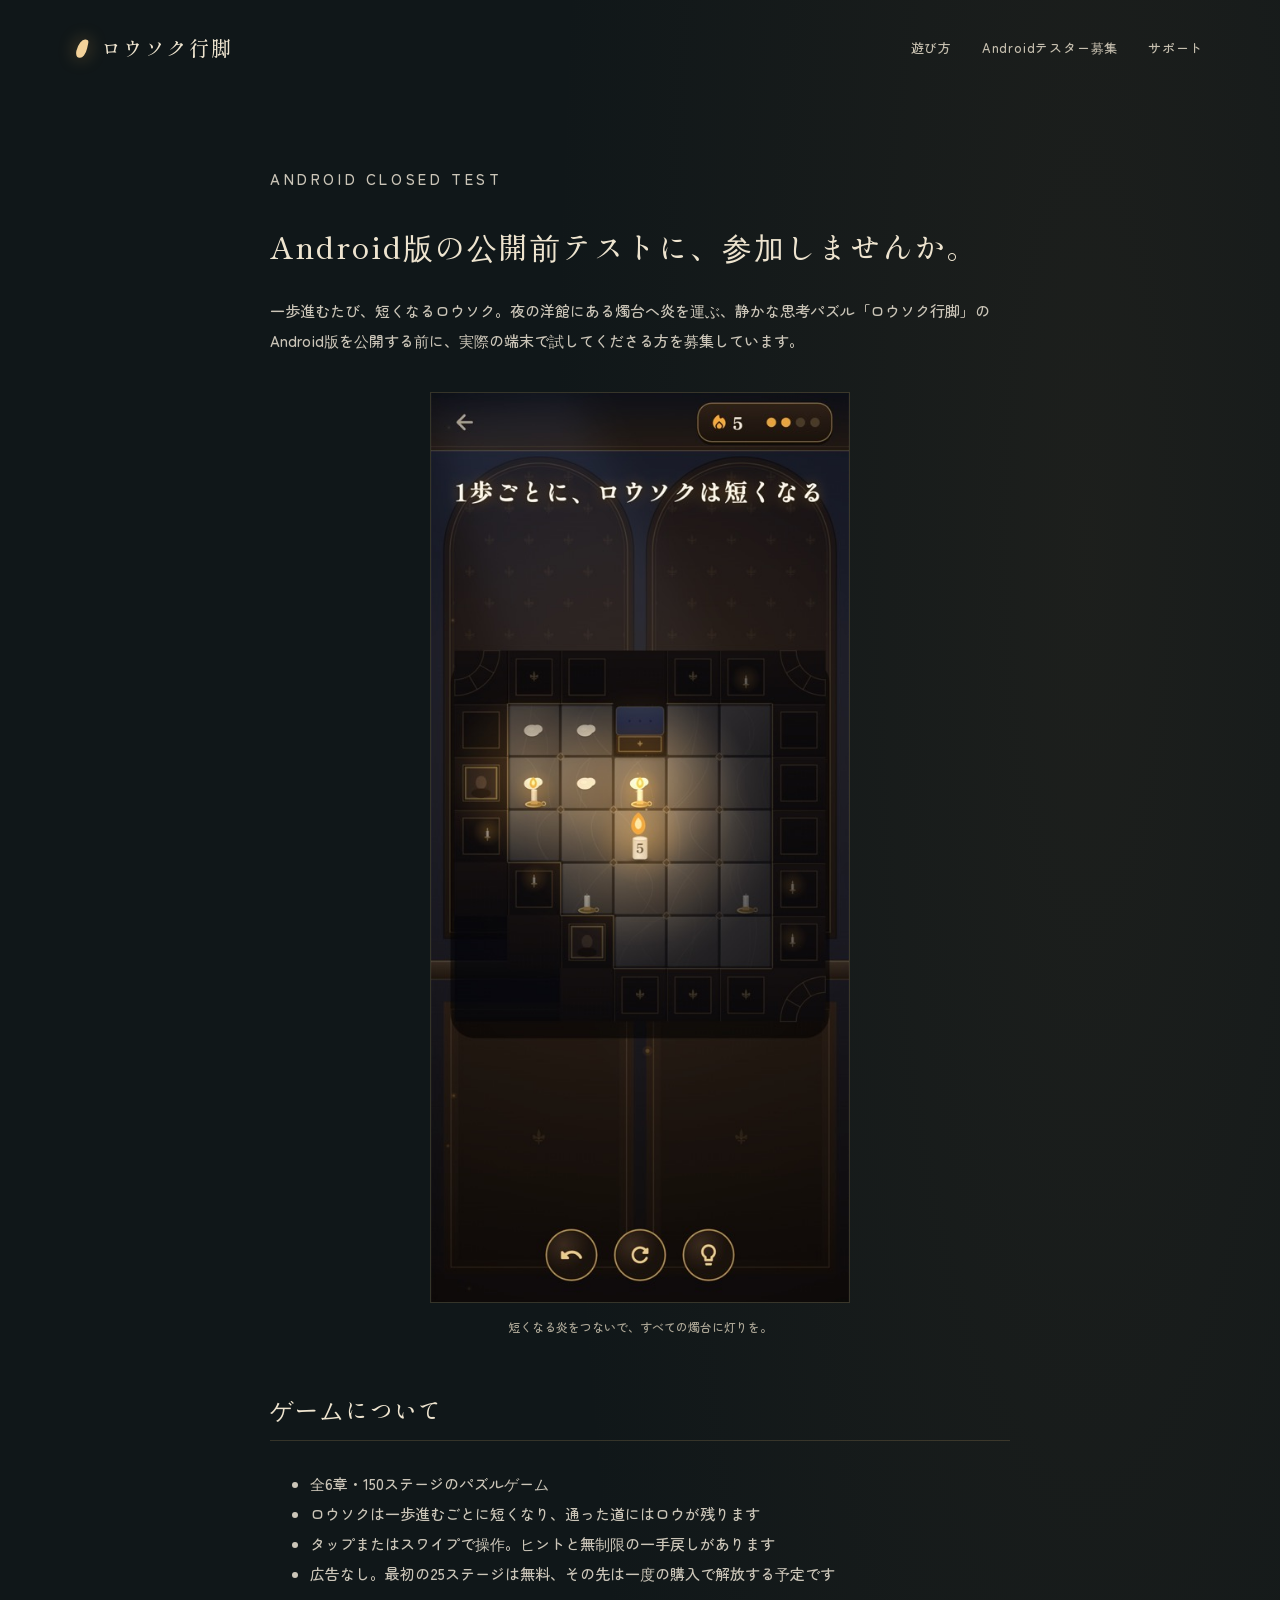
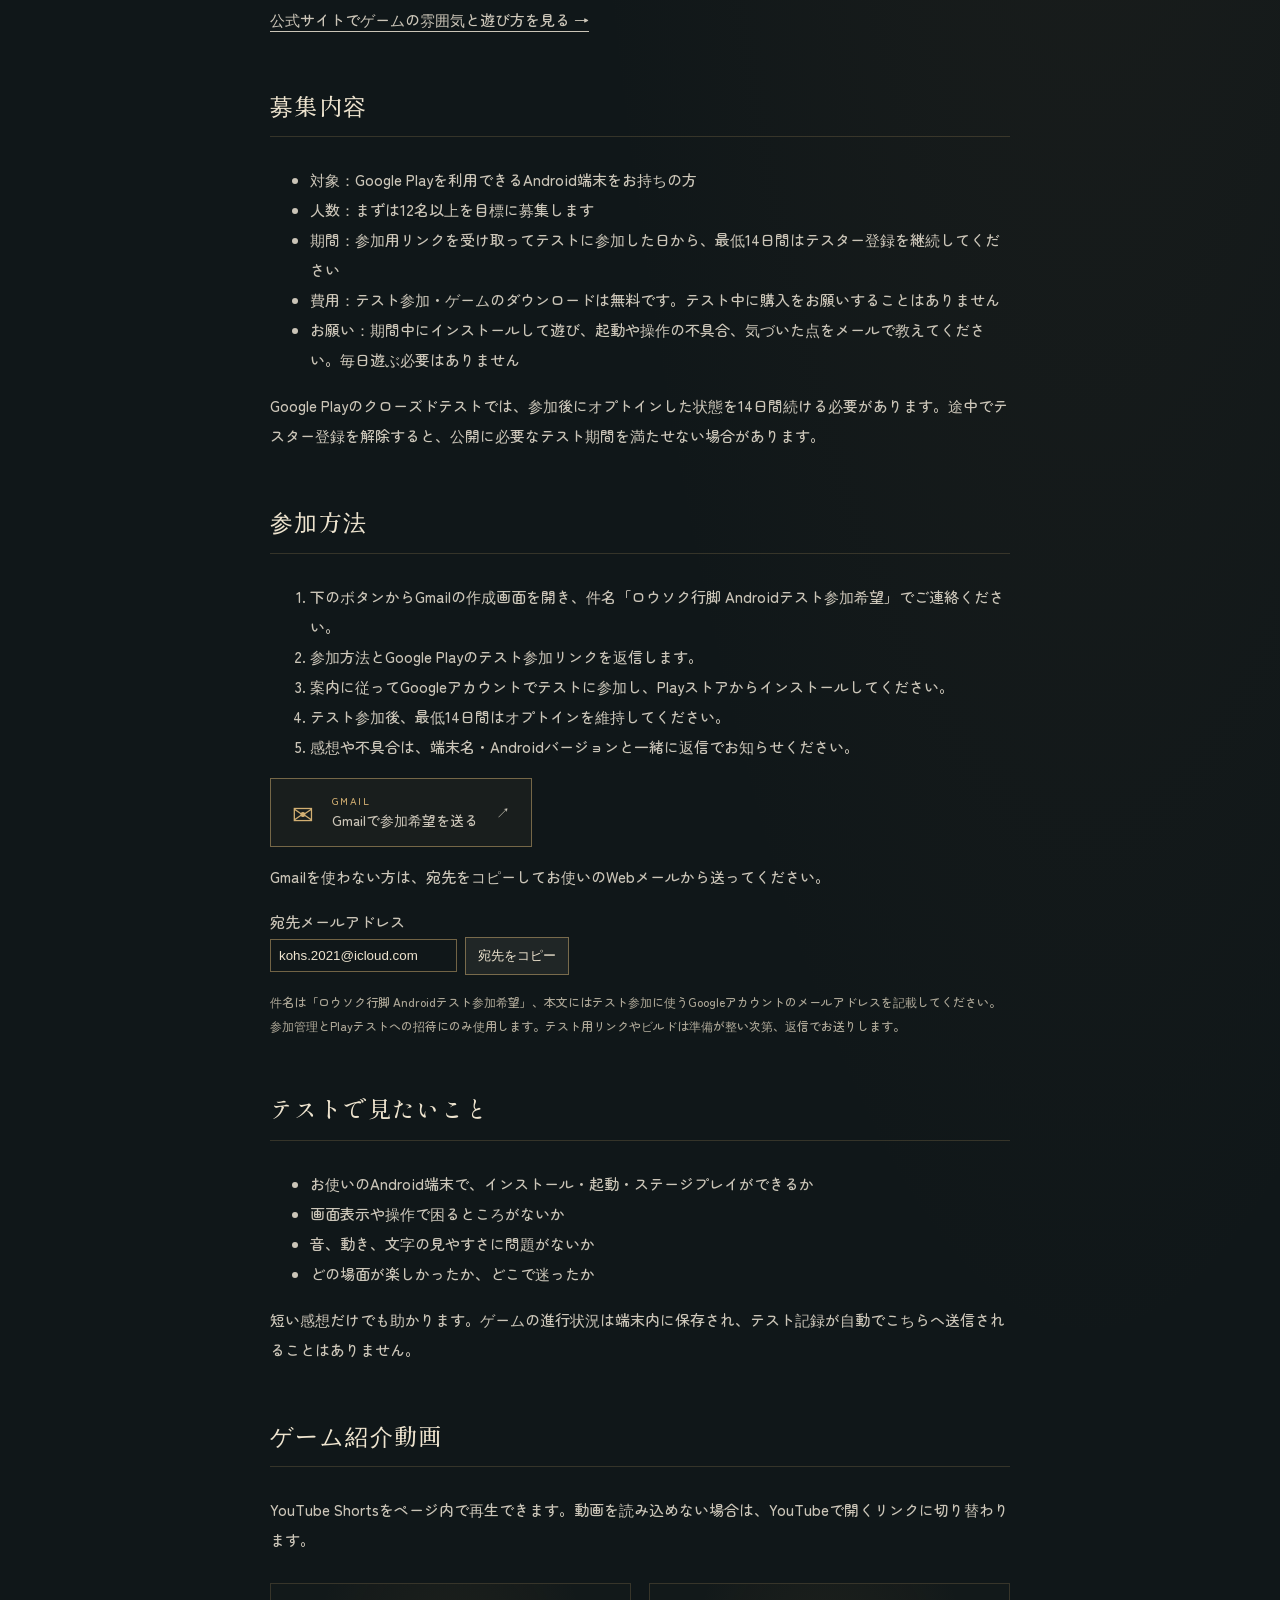
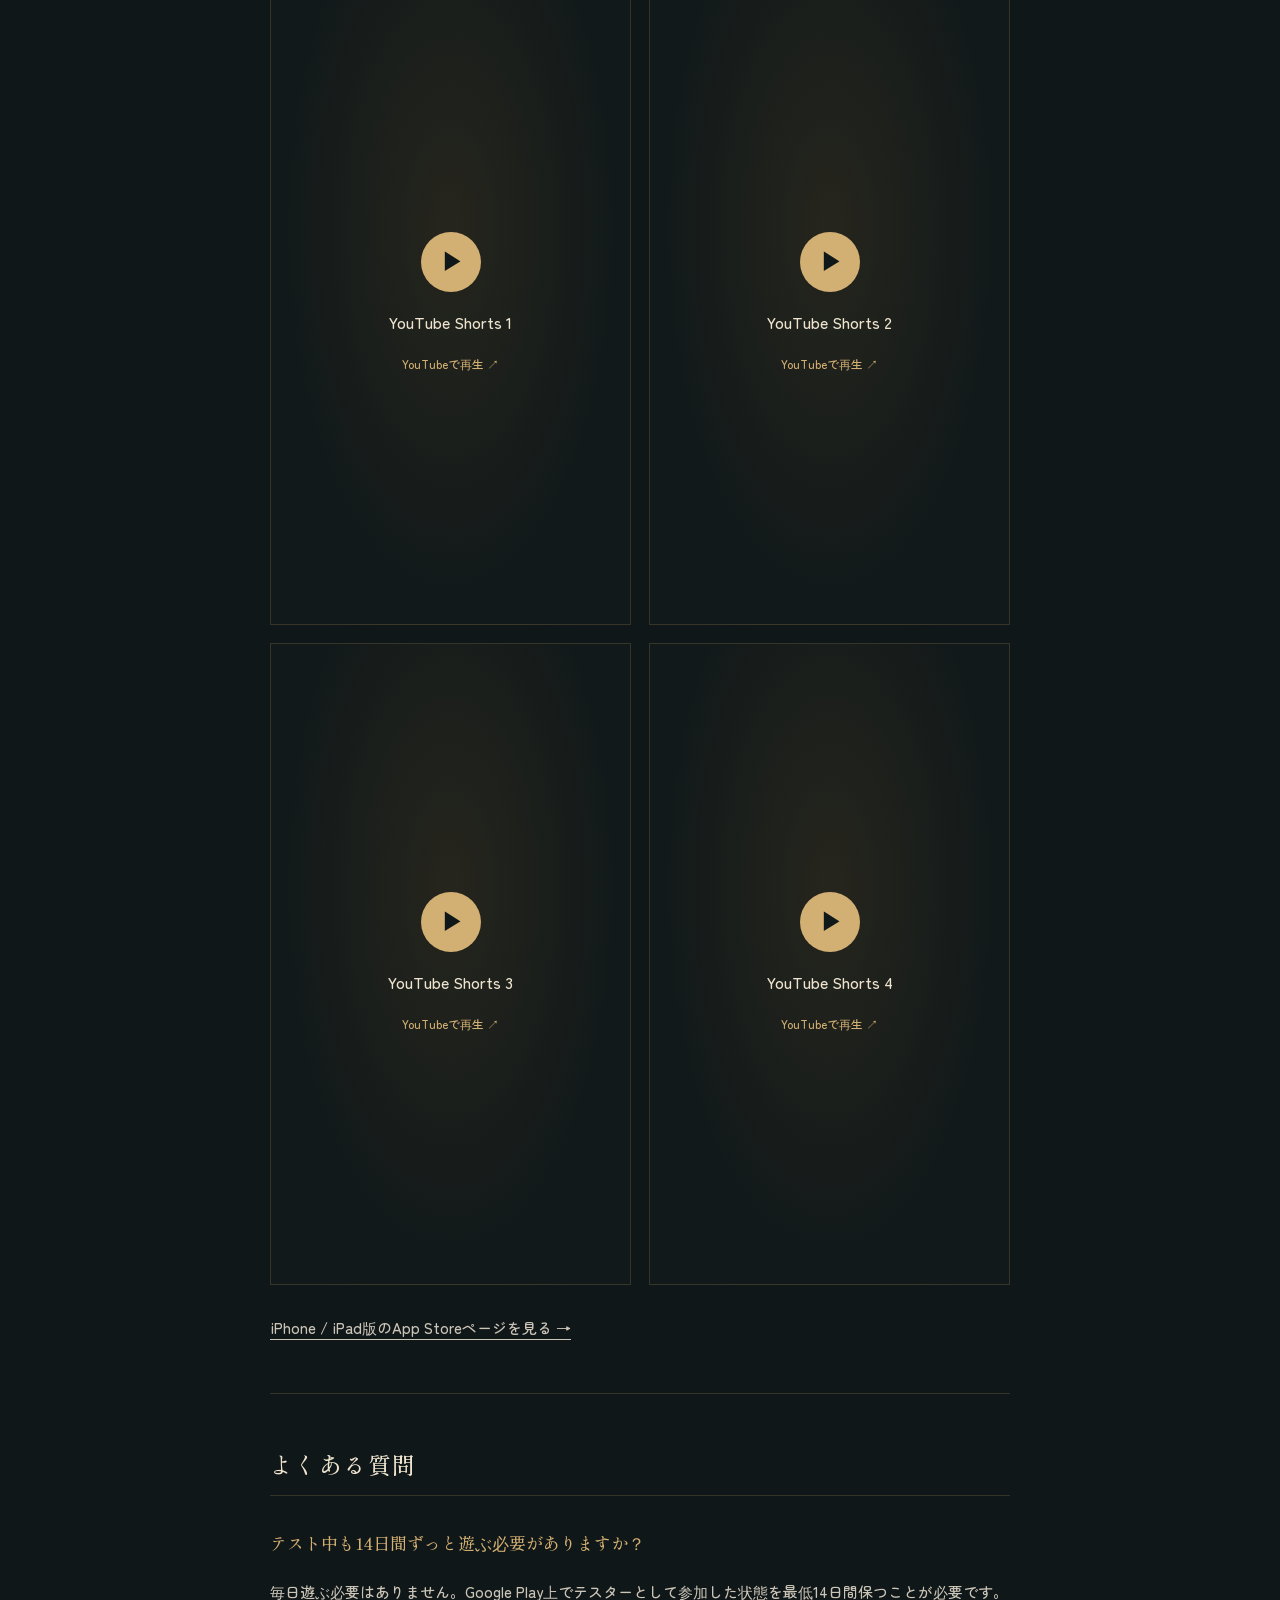
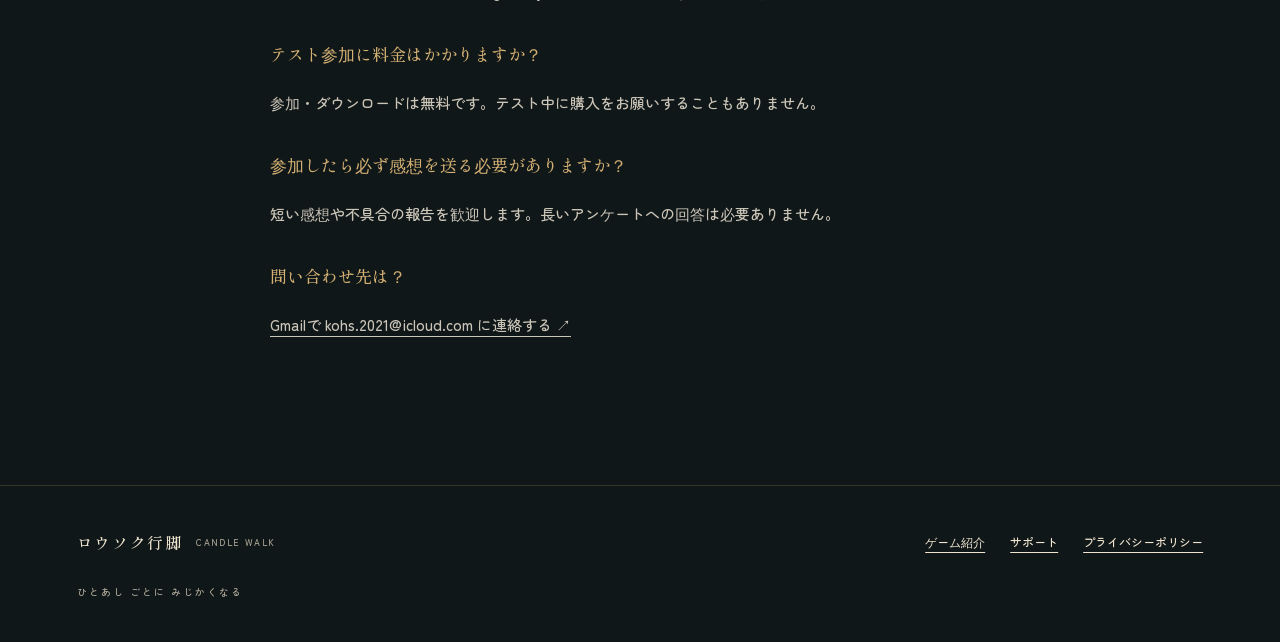
==== commit 664f76fb: "Restore resilient embedded YouTube players" ====
--- a/android-test.html
+++ b/android-test.html
@@ -3,7 +3,7 @@
 <meta name="viewport" content="width=device-width,initial-scale=1">
 <title>Androidテスター募集 — ロウソク行脚</title>
 <meta name="description" content="パズルゲーム『ロウソク行脚』Android版のクローズドテスト参加者を募集しています。">
-<meta name="theme-color" content="#101719"><meta property="og:title" content="Androidテスター募集 — ロウソク行脚"><meta property="og:description" content="夜の洋館に灯りをともすパズルゲーム。Android版の公開前テストに参加しませんか。"><meta property="og:image" content="https://itoshiyou.github.io/candle-walk-site/assets/chapter-one.jpg"><link rel="icon" href="assets/app-icon.png"><link rel="stylesheet" href="style.css?v=20261020-direct-video-links"></head><body>
+<meta name="theme-color" content="#101719"><meta property="og:title" content="Androidテスター募集 — ロウソク行脚"><meta property="og:description" content="夜の洋館に灯りをともすパズルゲーム。Android版の公開前テストに参加しませんか。"><meta property="og:image" content="https://itoshiyou.github.io/candle-walk-site/assets/chapter-one.jpg"><link rel="icon" href="assets/app-icon.png"><link rel="stylesheet" href="style.css?v=20261020-youtube-embed"></head><body>
 <a class="skip" href="#main">本文へ</a><header class="site-header"><a class="brand" href="index.html"><span class="brand-flame" aria-hidden="true"></span>ロウソク行脚</a><nav aria-label="メインナビゲーション"><a href="index.html#how">遊び方</a><a href="android-test.html">Androidテスター募集</a><a href="support.html">サポート</a></nav></header>
 <main id="main" class="document">
 <p class="eyebrow">ANDROID CLOSED TEST</p>
@@ -26,13 +26,69 @@
 <ul><li>お使いのAndroid端末で、インストール・起動・ステージプレイができるか</li><li>画面表示や操作で困るところがないか</li><li>音、動き、文字の見やすさに問題がないか</li><li>どの場面が楽しかったか、どこで迷ったか</li></ul>
 <p>短い感想だけでも助かります。ゲームの進行状況は端末内に保存され、テスト記録が自動でこちらへ送信されることはありません。</p>
 <h2>ゲーム紹介動画</h2>
-<p>YouTube Shortsのカードを押すと、YouTubeで動画を再生できます。</p>
-<div class="video-grid">
-<a class="video-link" href="https://www.youtube.com/shorts/ulXi5uUPV-c" target="_blank" rel="noopener"><span class="video-play" aria-hidden="true">▶</span><span>YouTube Shorts 1</span><small>YouTubeで再生 ↗</small></a>
-<a class="video-link" href="https://www.youtube.com/shorts/iDjgA3Ocm6I" target="_blank" rel="noopener"><span class="video-play" aria-hidden="true">▶</span><span>YouTube Shorts 2</span><small>YouTubeで再生 ↗</small></a>
-<a class="video-link" href="https://www.youtube.com/shorts/h94-UZmF73o" target="_blank" rel="noopener"><span class="video-play" aria-hidden="true">▶</span><span>YouTube Shorts 3</span><small>YouTubeで再生 ↗</small></a>
-<a class="video-link" href="https://www.youtube.com/shorts/FITBDzMbf0I" target="_blank" rel="noopener"><span class="video-play" aria-hidden="true">▶</span><span>YouTube Shorts 4</span><small>YouTubeで再生 ↗</small></a>
-</div>
+<p>YouTube Shortsをページ内で再生できます。動画を読み込めない場合は、YouTubeで開くリンクに切り替わります。</p>
+<div id="youtube-videos" class="video-grid" aria-live="polite"></div>
+<noscript><p>YouTube埋め込みにはJavaScriptが必要です。<a href="https://www.youtube.com/shorts/ulXi5uUPV-c">動画1</a>・<a href="https://www.youtube.com/shorts/iDjgA3Ocm6I">動画2</a>・<a href="https://www.youtube.com/shorts/h94-UZmF73o">動画3</a>・<a href="https://www.youtube.com/shorts/FITBDzMbf0I">動画4</a>をYouTubeでご覧ください。</p></noscript>
+<script>
+(()=>{
+  const videos=[
+    {id:'ulXi5uUPV-c',label:'YouTube Shorts 1'},
+    {id:'iDjgA3Ocm6I',label:'YouTube Shorts 2'},
+    {id:'h94-UZmF73o',label:'YouTube Shorts 3'},
+    {id:'FITBDzMbf0I',label:'YouTube Shorts 4'}
+  ];
+  const grid=document.getElementById('youtube-videos');
+  const publishedUrl='https://itoshiyou.github.io/candle-walk-site/android-test.html';
+  function linkCard(video){
+    const link=document.createElement('a');
+    link.className='video-link';
+    link.href='https://www.youtube.com/shorts/'+video.id;
+    link.target='_blank';
+    link.rel='noopener';
+    link.innerHTML='<span class="video-play" aria-hidden="true">▶</span><span></span><small>YouTubeで再生 ↗</small>';
+    link.querySelector('span:nth-child(2)').textContent=video.label;
+    return link;
+  }
+  if(location.protocol==='file:'){
+    const note=document.createElement('p');
+    note.className='muted';
+    note.innerHTML='ローカルプレビュー（file://）ではYouTube埋め込み再生エラーが起きることがあるため、<a href="'+publishedUrl+'">HTTPS公開ページの埋め込みプレイヤー</a>をご覧ください。下のリンクから動画を直接開くこともできます。';
+    grid.before(note);
+    videos.forEach(video=>grid.append(linkCard(video)));
+    return;
+  }
+  const players=[];
+  const ready=new Set();
+  const showFallback=index=>{
+    const holder=document.getElementById('youtube-player-'+index);
+    if(holder) holder.replaceWith(linkCard(videos[index]));
+  };
+  videos.forEach((video,index)=>{
+    const holder=document.createElement('div');
+    holder.className='video-frame';
+    holder.id='youtube-player-'+index;
+    holder.setAttribute('aria-label',video.label+' 読み込み中');
+    grid.append(holder);
+  });
+  const fallbackTimer=window.setTimeout(()=>videos.forEach((_,index)=>{if(!ready.has(index))showFallback(index)}),12000);
+  window.onYouTubeIframeAPIReady=()=>{
+    videos.forEach((video,index)=>{
+      players[index]=new YT.Player('youtube-player-'+index,{
+        videoId:video.id,
+        playerVars:{origin:location.origin,playsinline:1,rel:0},
+        events:{
+          onReady:()=>{ready.add(index);if(ready.size===videos.length)clearTimeout(fallbackTimer)},
+          onError:()=>showFallback(index)
+        }
+      });
+    });
+  };
+  const api=document.createElement('script');
+  api.src='https://www.youtube.com/iframe_api';
+  api.onerror=()=>videos.forEach((_,index)=>showFallback(index));
+  document.head.append(api);
+})();
+</script>
 <p><a href="https://apps.apple.com/jp/app/id6822286730">iPhone / iPad版のApp Storeページを見る →</a></p>
 <hr><h2>よくある質問</h2>
 <h3>テスト中も14日間ずっと遊ぶ必要がありますか？</h3><p>毎日遊ぶ必要はありません。Google Play上でテスターとして参加した状態を最低14日間保つことが必要です。</p>
--- a/style.css
+++ b/style.css
@@ -12,3 +12,5 @@
 .description,.chapter-copy>p:not(.eyebrow),.prologue>p:not(.eyebrow){line-height:2.25}.document strong{font-weight:500}
 
 .video-grid{display:grid;grid-template-columns:repeat(2,minmax(0,1fr));gap:18px;margin:28px auto;max-width:760px}.video-frame{aspect-ratio:9/16;overflow:hidden;border:1px solid var(--line);background:#080b0c}.video-frame iframe{width:100%;height:100%;border:0}@media(max-width:560px){.video-grid{gap:10px}}
+
+.video-link{aspect-ratio:9/16;display:flex;flex-direction:column;align-items:center;justify-content:center;gap:14px;padding:20px;text-align:center;text-decoration:none;border:1px solid var(--line);background:radial-gradient(ellipse at 50% 38%,#b27c3320,transparent 65%),#12191a;transition:transform .2s,border-color .2s}.video-link:hover{transform:translateY(-3px);border-color:#d2af7280}.video-play{display:grid;place-items:center;width:60px;height:60px;border-radius:50%;background:#d2af72;color:#101719;font:24px/1 sans-serif;padding-left:4px}.video-link small{font-size:12px;color:var(--gold)}
